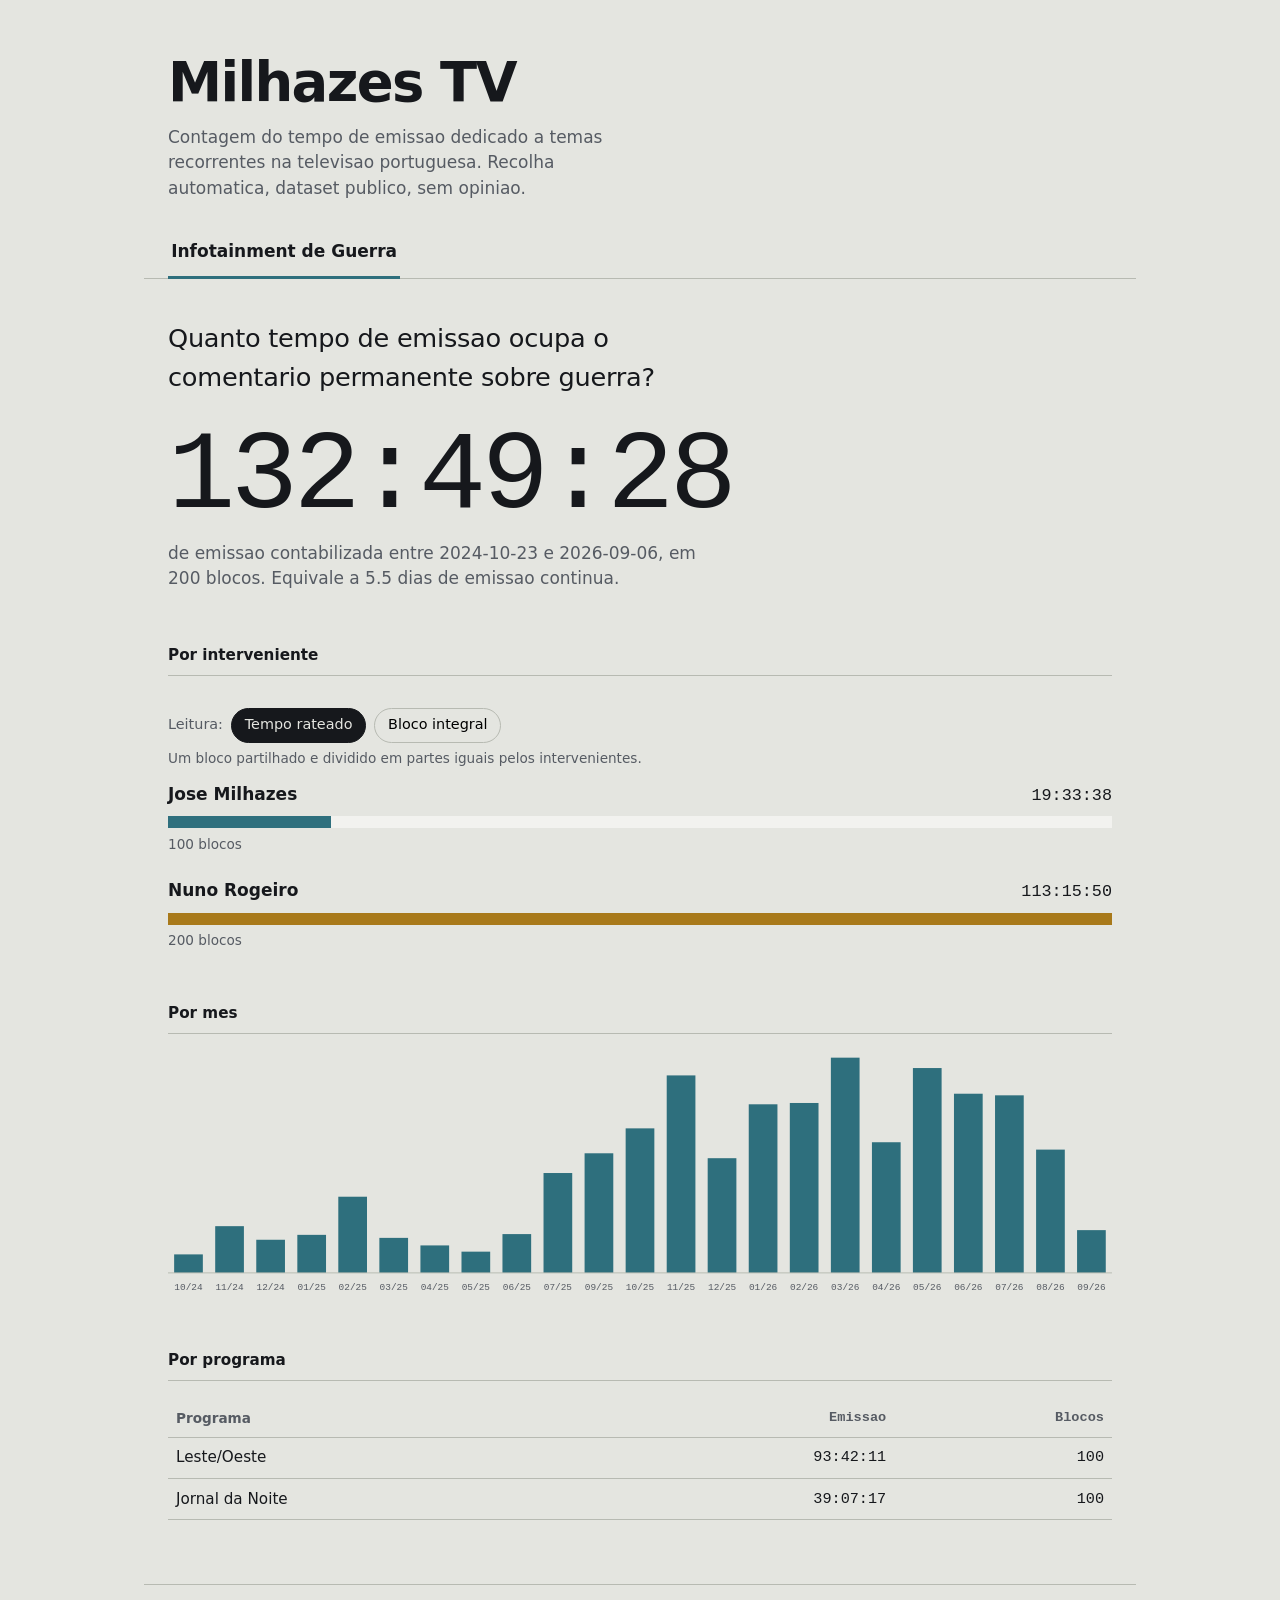
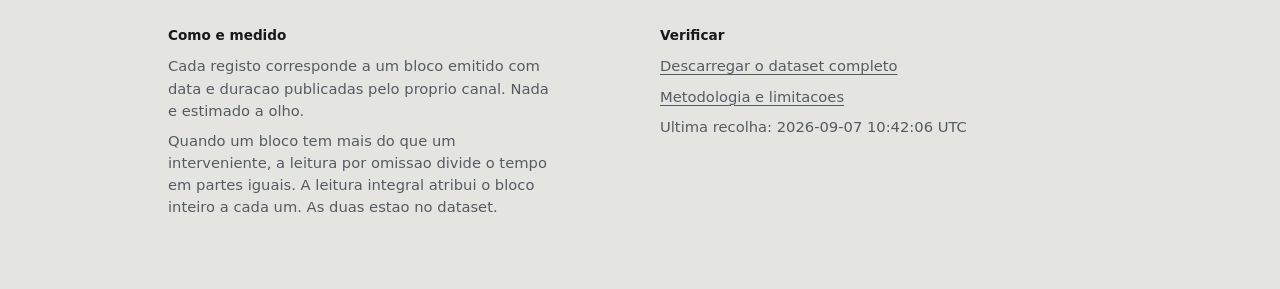
==== docs/index.html @ c7dda782 "corrige link da metodologia" ====
<!doctype html>
<html lang="pt">
<head>
<meta charset="utf-8">
<meta name="viewport" content="width=device-width, initial-scale=1">
<title>Milhazes TV</title>
<meta name="description" content="Contagem publica e auditavel do tempo de emissao dedicado a temas recorrentes na televisao portuguesa.">
<meta name="robots" content="index, follow">
<link rel="stylesheet" href="style.css">
</head>
<body>

<header class="masthead">
  <h1>Milhazes TV</h1>
  <p class="standfirst">Contagem do tempo de emissao dedicado a temas recorrentes na televisao portuguesa. Recolha automatica, dataset publico, sem opiniao.</p>
</header>

<nav class="topics" id="topics" aria-label="Temas"></nav>

<main id="panel" aria-live="polite">
  <p class="loading">A carregar os dados.</p>
</main>

<footer class="colofon">
  <div class="colofon-block">
    <h2>Como e medido</h2>
    <p>Cada registo corresponde a um bloco emitido com data e duracao publicadas pelo proprio canal. Nada e estimado a olho.</p>
    <p>Quando um bloco tem mais do que um interveniente, a leitura por omissao divide o tempo em partes iguais. A leitura integral atribui o bloco inteiro a cada um. As duas estao no dataset.</p>
  </div>
  <div class="colofon-block">
    <h2>Verificar</h2>
    <p><a href="data/appearances.json" download>Descarregar o dataset completo</a></p>
    <p><a href="methodology.html">Metodologia e limitacoes</a></p>
    <p id="generated"></p>
  </div>
</footer>

<script src="app.js"></script>
</body>
</html>
---- docs/style.css ----
/* Sem tipos de letra externos, sem CDN, sem analytics.
   O site nao faz um unico pedido a terceiros: quem o visita nao fica
   registado em lado nenhum. Tambem e por isso que nao ha bibliotecas
   de graficos, os graficos sao SVG gerado a mao. */

:root {
  --ink: #16181c;
  --ink-soft: #565b63;
  --paper: #e4e5e0;
  --panel: #f2f2ef;
  --rule: #b7bab2;
  --bar-1: #2e6f7d;
  --bar-2: #a8791a;
  --bar-3: #6d5591;
  --bar-4: #4a7346;
  --sans: ui-sans-serif, system-ui, "Segoe UI", Roboto, Helvetica, Arial, sans-serif;
  --mono: ui-monospace, "SF Mono", SFMono-Regular, Menlo, Consolas, monospace;
}

* { box-sizing: border-box; }

body {
  margin: 0;
  background: var(--paper);
  color: var(--ink);
  font-family: var(--sans);
  font-size: 17px;
  line-height: 1.5;
  -webkit-font-smoothing: antialiased;
}

a { color: inherit; text-decoration-thickness: 1px; text-underline-offset: 3px; }
a:focus-visible, button:focus-visible { outline: 2px solid var(--ink); outline-offset: 3px; }

.masthead {
  max-width: 62rem;
  margin: 0 auto;
  padding: 3.5rem 1.5rem 1.75rem;
}

.masthead h1 {
  margin: 0;
  font-size: clamp(2.1rem, 6vw, 3.4rem);
  font-weight: 700;
  letter-spacing: -0.03em;
  line-height: 1;
}

.standfirst {
  margin: 0.9rem 0 0;
  max-width: 44ch;
  color: var(--ink-soft);
}

/* Barras do padrao de teste como marcador de tema, nao como decoracao:
   cada tema recebe uma cor e mantem-na em todo o site. */
.topics {
  max-width: 62rem;
  margin: 0 auto;
  padding: 0 1.5rem;
  display: flex;
  flex-wrap: wrap;
  gap: 0.5rem;
  border-bottom: 1px solid var(--rule);
}

.topic-tab {
  appearance: none;
  border: 0;
  background: none;
  font: inherit;
  padding: 0.6rem 0.2rem 0.75rem;
  margin-right: 1.25rem;
  color: var(--ink-soft);
  cursor: pointer;
  border-bottom: 3px solid transparent;
  margin-bottom: -1px;
}

.topic-tab[aria-selected="true"] {
  color: var(--ink);
  font-weight: 600;
  border-bottom-color: var(--bar-1);
}

main {
  max-width: 62rem;
  margin: 0 auto;
  padding: 2.5rem 1.5rem 4rem;
}

.question {
  font-size: clamp(1.25rem, 3vw, 1.6rem);
  max-width: 32ch;
  margin: 0 0 2rem;
  letter-spacing: -0.01em;
}

.hero-figure {
  font-family: var(--mono);
  font-size: clamp(3rem, 13vw, 7rem);
  line-height: 0.9;
  letter-spacing: -0.04em;
  font-variant-numeric: tabular-nums;
  margin: 0;
}

.hero-caption {
  margin: 0.75rem 0 0;
  color: var(--ink-soft);
  max-width: 52ch;
}

.readings {
  margin: 2rem 0 0;
  display: flex;
  gap: 0.5rem;
  align-items: center;
  flex-wrap: wrap;
}

.readings span { color: var(--ink-soft); font-size: 0.9rem; }

.reading-btn {
  appearance: none;
  font: inherit;
  font-size: 0.9rem;
  padding: 0.35rem 0.8rem;
  background: transparent;
  border: 1px solid var(--rule);
  border-radius: 999px;
  cursor: pointer;
}

.reading-btn[aria-pressed="true"] { background: var(--ink); color: var(--paper); border-color: var(--ink); }

section { margin-top: 3.25rem; }

section h2 {
  font-size: 0.95rem;
  font-weight: 600;
  margin: 0 0 1.1rem;
  padding-bottom: 0.5rem;
  border-bottom: 1px solid var(--rule);
}

.subject { margin-bottom: 1.5rem; }

.subject-head {
  display: flex;
  justify-content: space-between;
  align-items: baseline;
  gap: 1rem;
}

.subject-name { font-weight: 600; }

.subject-time {
  font-family: var(--mono);
  font-variant-numeric: tabular-nums;
  font-size: 1.05rem;
}

.subject-track { height: 12px; background: var(--panel); margin-top: 0.5rem; }
.subject-fill { height: 100%; display: block; }
.subject-meta { color: var(--ink-soft); font-size: 0.85rem; margin-top: 0.35rem; }

.chart { width: 100%; height: auto; display: block; }
.chart rect { fill: var(--bar-1); }
.chart .axis { fill: var(--ink-soft); font-size: 10px; font-family: var(--mono); }
.chart .baseline { stroke: var(--rule); stroke-width: 1; }

table { width: 100%; border-collapse: collapse; font-size: 0.95rem; }
th, td { text-align: left; padding: 0.55rem 0.5rem; border-bottom: 1px solid var(--rule); }
th { font-weight: 600; color: var(--ink-soft); font-size: 0.85rem; }
td.num, th.num { text-align: right; font-family: var(--mono); font-variant-numeric: tabular-nums; }

.empty {
  padding: 2rem;
  background: var(--panel);
  max-width: 46ch;
}
.empty h2 { border: 0; font-size: 1.05rem; }
.empty code { font-family: var(--mono); font-size: 0.9em; }

.loading { color: var(--ink-soft); }

.colofon {
  border-top: 1px solid var(--rule);
  max-width: 62rem;
  margin: 0 auto;
  padding: 2.5rem 1.5rem 4rem;
  display: grid;
  gap: 2.5rem;
  grid-template-columns: repeat(auto-fit, minmax(17rem, 1fr));
  font-size: 0.92rem;
  color: var(--ink-soft);
}

.colofon h2 { font-size: 0.85rem; color: var(--ink); margin: 0 0 0.6rem; }
.colofon p { margin: 0 0 0.5rem; max-width: 42ch; }

@media (prefers-reduced-motion: reduce) {
  * { transition: none !important; animation: none !important; }
}
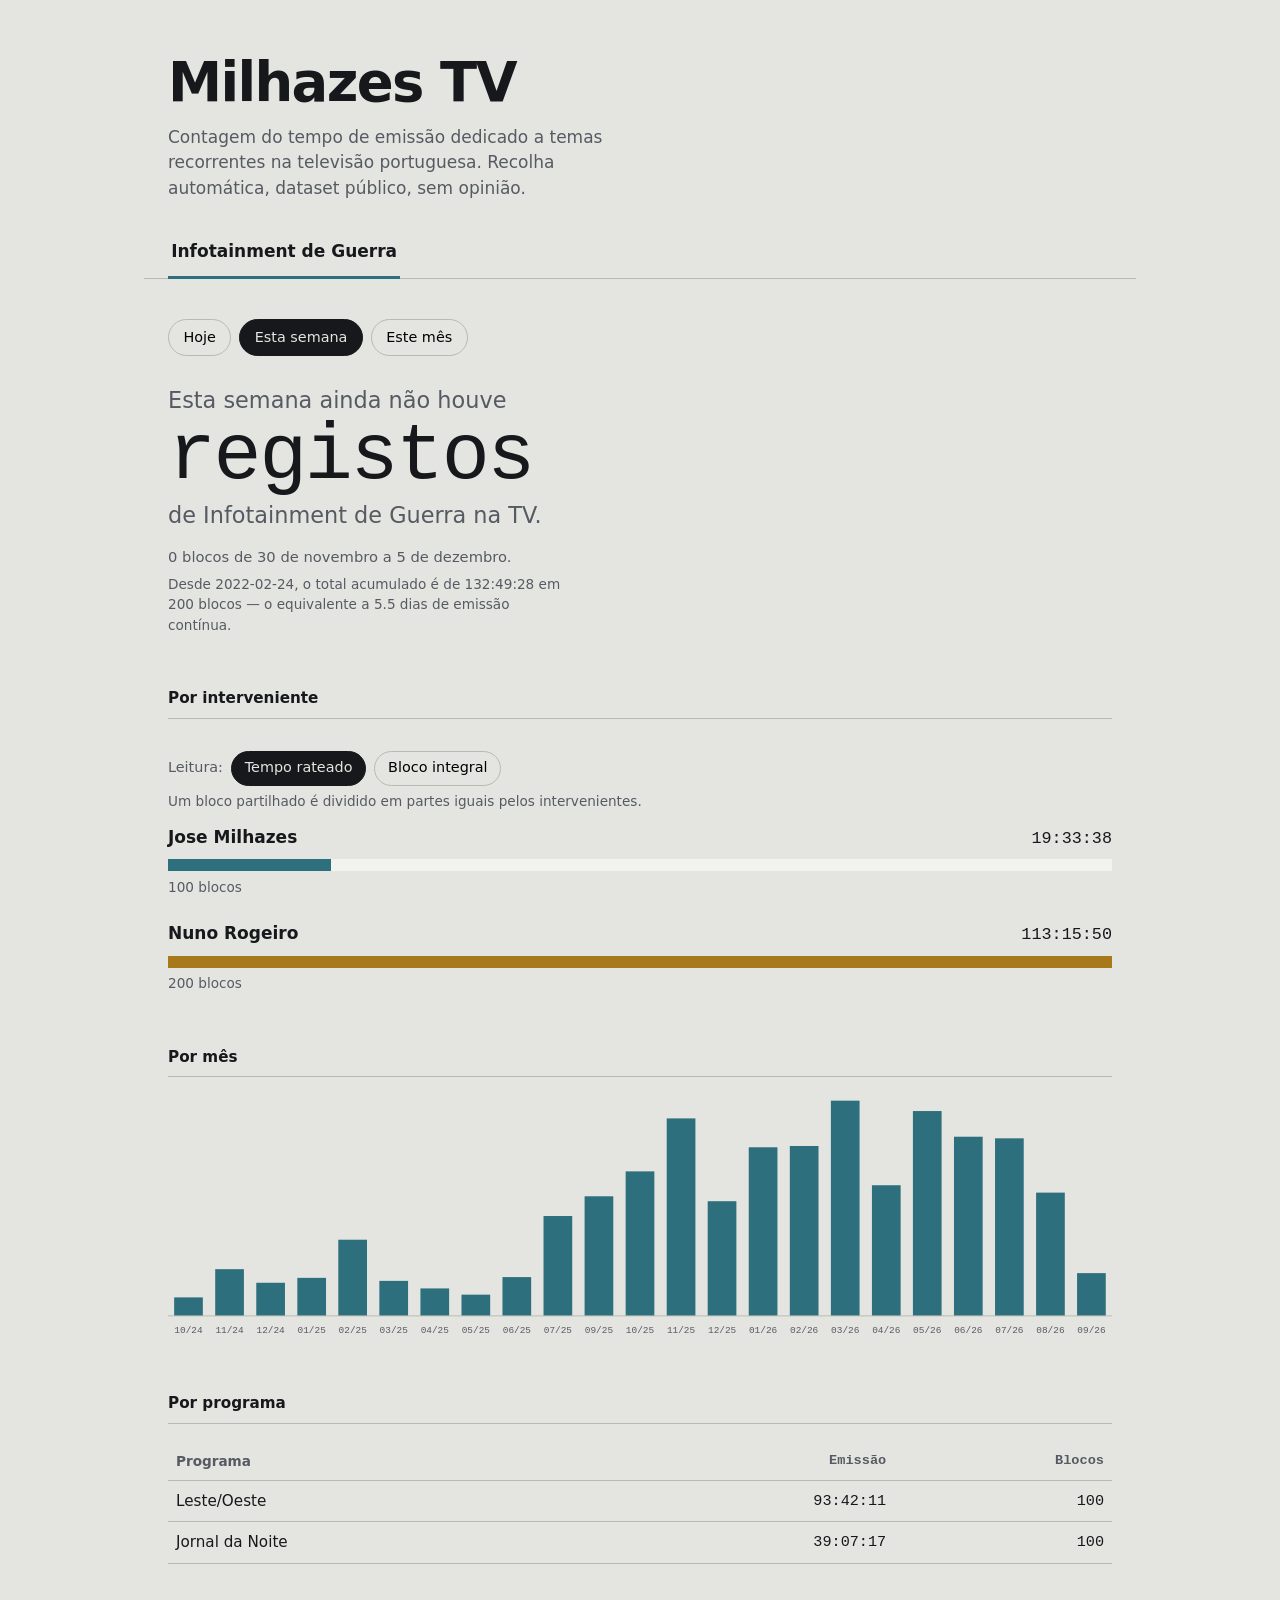
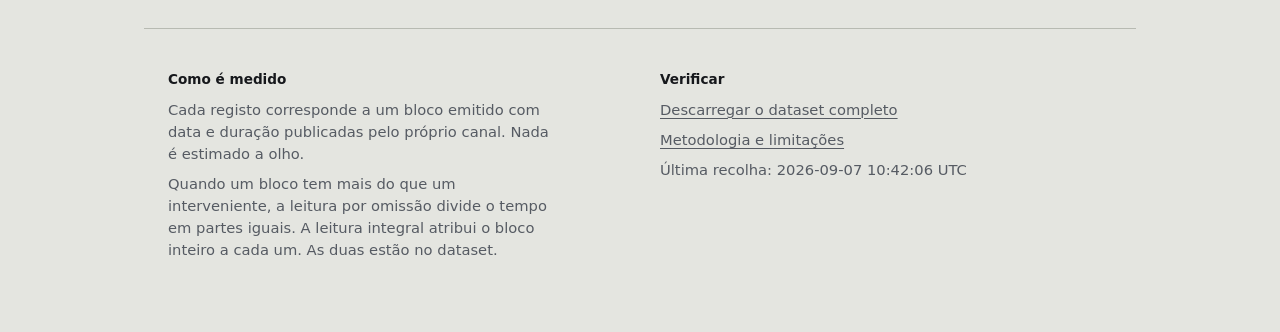
==== commit e698ffd7: "cabecalho por periodo (dia/semana/mes) e acentuacao pt-pt" ====
--- a/docs/index.html
+++ b/docs/index.html
@@ -1,10 +1,10 @@
 <!doctype html>
-<html lang="pt">
+<html lang="pt-PT">
 <head>
 <meta charset="utf-8">
 <meta name="viewport" content="width=device-width, initial-scale=1">
 <title>Milhazes TV</title>
-<meta name="description" content="Contagem publica e auditavel do tempo de emissao dedicado a temas recorrentes na televisao portuguesa.">
+<meta name="description" content="Contagem pública e auditável do tempo de emissão dedicado a temas recorrentes na televisão portuguesa.">
 <meta name="robots" content="index, follow">
 <link rel="stylesheet" href="style.css">
 </head>
@@ -12,7 +12,7 @@
 
 <header class="masthead">
   <h1>Milhazes TV</h1>
-  <p class="standfirst">Contagem do tempo de emissao dedicado a temas recorrentes na televisao portuguesa. Recolha automatica, dataset publico, sem opiniao.</p>
+  <p class="standfirst">Contagem do tempo de emissão dedicado a temas recorrentes na televisão portuguesa. Recolha automática, dataset público, sem opinião.</p>
 </header>
 
 <nav class="topics" id="topics" aria-label="Temas"></nav>
@@ -23,14 +23,14 @@
 
 <footer class="colofon">
   <div class="colofon-block">
-    <h2>Como e medido</h2>
-    <p>Cada registo corresponde a um bloco emitido com data e duracao publicadas pelo proprio canal. Nada e estimado a olho.</p>
-    <p>Quando um bloco tem mais do que um interveniente, a leitura por omissao divide o tempo em partes iguais. A leitura integral atribui o bloco inteiro a cada um. As duas estao no dataset.</p>
+    <h2>Como é medido</h2>
+    <p>Cada registo corresponde a um bloco emitido com data e duração publicadas pelo próprio canal. Nada é estimado a olho.</p>
+    <p>Quando um bloco tem mais do que um interveniente, a leitura por omissão divide o tempo em partes iguais. A leitura integral atribui o bloco inteiro a cada um. As duas estão no dataset.</p>
   </div>
   <div class="colofon-block">
     <h2>Verificar</h2>
     <p><a href="data/appearances.json" download>Descarregar o dataset completo</a></p>
-    <p><a href="methodology.html">Metodologia e limitacoes</a></p>
+    <p><a href="methodology.html">Metodologia e limitações</a></p>
     <p id="generated"></p>
   </div>
 </footer>
--- a/docs/style.css
+++ b/docs/style.css
@@ -89,26 +89,57 @@
   padding: 2.5rem 1.5rem 4rem;
 }
 
-.question {
-  font-size: clamp(1.25rem, 3vw, 1.6rem);
-  max-width: 32ch;
-  margin: 0 0 2rem;
-  letter-spacing: -0.01em;
+.period-selector {
+  display: flex;
+  gap: 0.5rem;
+  margin-bottom: 1.75rem;
+}
+
+.period-btn {
+  appearance: none;
+  font: inherit;
+  font-size: 0.9rem;
+  padding: 0.4rem 0.9rem;
+  background: transparent;
+  border: 1px solid var(--rule);
+  border-radius: 999px;
+  cursor: pointer;
+}
+
+.period-btn[aria-selected="true"] { background: var(--ink); color: var(--paper); border-color: var(--ink); }
+
+.hero-lead {
+  margin: 0;
+  font-size: clamp(1.1rem, 3vw, 1.4rem);
+  color: var(--ink-soft);
+}
+
+.hero-tail {
+  margin: 0.25rem 0 0;
+  font-size: clamp(1.1rem, 3vw, 1.4rem);
+  color: var(--ink-soft);
+}
+
+.hero-caption {
+  margin: 0.85rem 0 0;
+  color: var(--ink-soft);
+  font-size: 0.92rem;
+}
+
+.hero-cumulative {
+  margin: 0.35rem 0 0 0;
+  color: var(--ink-soft);
+  font-size: 0.85rem;
+  max-width: 46ch;
 }
 
 .hero-figure {
   font-family: var(--mono);
-  font-size: clamp(3rem, 13vw, 7rem);
-  line-height: 0.9;
-  letter-spacing: -0.04em;
+  font-size: clamp(2.6rem, 10vw, 5rem);
+  line-height: 0.95;
+  letter-spacing: -0.03em;
   font-variant-numeric: tabular-nums;
-  margin: 0;
-}
-
-.hero-caption {
-  margin: 0.75rem 0 0;
-  color: var(--ink-soft);
-  max-width: 52ch;
+  margin: 0.1rem 0 0;
 }
 
 .readings {
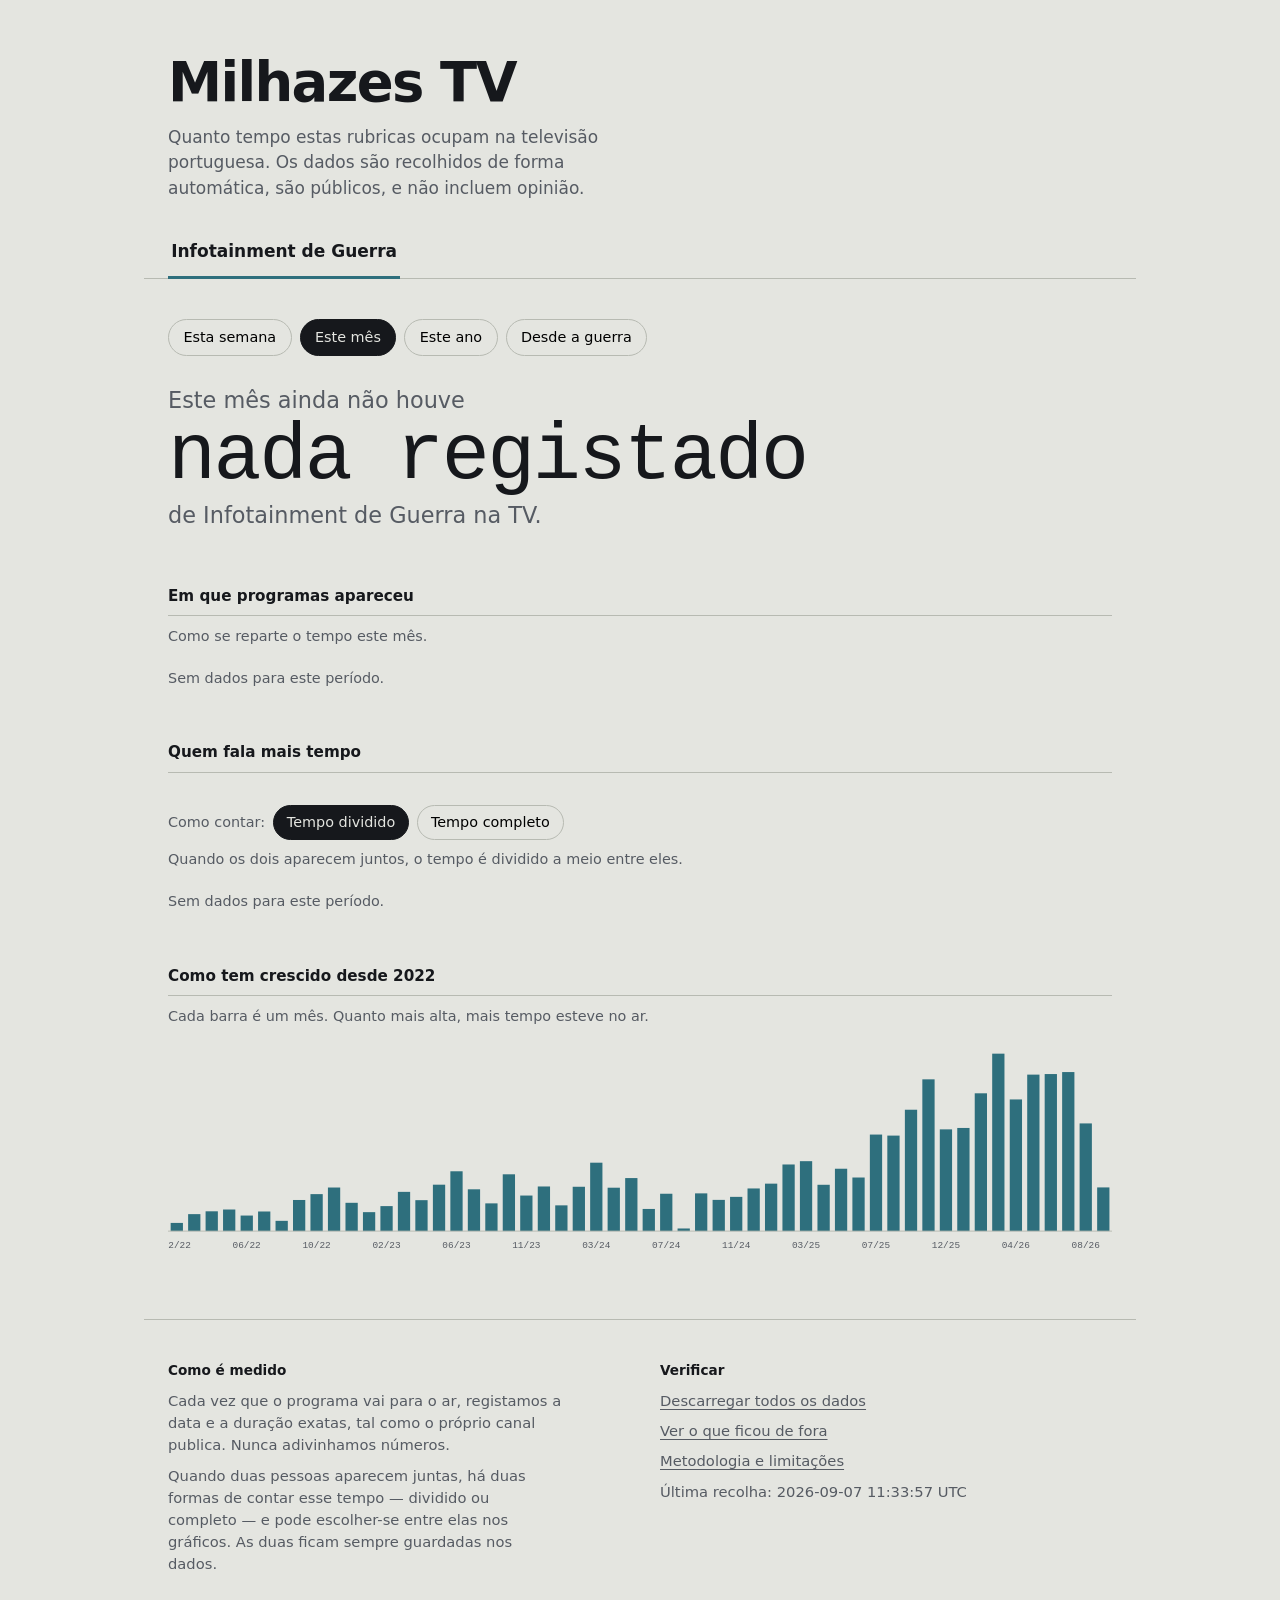
==== commit 699cd6ff: "redesign: linguagem simples, novos periodos, graficos circulares, metodologia com matematica formal" ====
--- a/docs/index.html
+++ b/docs/index.html
@@ -4,7 +4,7 @@
 <meta charset="utf-8">
 <meta name="viewport" content="width=device-width, initial-scale=1">
 <title>Milhazes TV</title>
-<meta name="description" content="Contagem pública e auditável do tempo de emissão dedicado a temas recorrentes na televisão portuguesa.">
+<meta name="description" content="Quanto tempo estas rubricas ocupam na televisão portuguesa — dados públicos, recolhidos de forma automática.">
 <meta name="robots" content="index, follow">
 <link rel="stylesheet" href="style.css">
 </head>
@@ -12,7 +12,7 @@
 
 <header class="masthead">
   <h1>Milhazes TV</h1>
-  <p class="standfirst">Contagem do tempo de emissão dedicado a temas recorrentes na televisão portuguesa. Recolha automática, dataset público, sem opinião.</p>
+  <p class="standfirst">Quanto tempo estas rubricas ocupam na televisão portuguesa. Os dados são recolhidos de forma automática, são públicos, e não incluem opinião.</p>
 </header>
 
 <nav class="topics" id="topics" aria-label="Temas"></nav>
@@ -24,12 +24,13 @@
 <footer class="colofon">
   <div class="colofon-block">
     <h2>Como é medido</h2>
-    <p>Cada registo corresponde a um bloco emitido com data e duração publicadas pelo próprio canal. Nada é estimado a olho.</p>
-    <p>Quando um bloco tem mais do que um interveniente, a leitura por omissão divide o tempo em partes iguais. A leitura integral atribui o bloco inteiro a cada um. As duas estão no dataset.</p>
+    <p>Cada vez que o programa vai para o ar, registamos a data e a duração exatas, tal como o próprio canal publica. Nunca adivinhamos números.</p>
+    <p>Quando duas pessoas aparecem juntas, há duas formas de contar esse tempo — dividido ou completo — e pode escolher-se entre elas nos gráficos. As duas ficam sempre guardadas nos dados.</p>
   </div>
   <div class="colofon-block">
     <h2>Verificar</h2>
-    <p><a href="data/appearances.json" download>Descarregar o dataset completo</a></p>
+    <p><a href="data/appearances.json" download>Descarregar todos os dados</a></p>
+    <p><a href="data/quarantine.json" download>Ver o que ficou de fora</a></p>
     <p><a href="methodology.html">Metodologia e limitações</a></p>
     <p id="generated"></p>
   </div>
--- a/docs/style.css
+++ b/docs/style.css
@@ -13,6 +13,7 @@
   --bar-2: #a8791a;
   --bar-3: #6d5591;
   --bar-4: #4a7346;
+  --bar-5: #9c4f4f;
   --sans: ui-sans-serif, system-ui, "Segoe UI", Roboto, Helvetica, Arial, sans-serif;
   --mono: ui-monospace, "SF Mono", SFMono-Regular, Menlo, Consolas, monospace;
 }
@@ -91,6 +92,7 @@
 
 .period-selector {
   display: flex;
+  flex-wrap: wrap;
   gap: 0.5rem;
   margin-bottom: 1.75rem;
 }
@@ -126,13 +128,6 @@
   font-size: 0.92rem;
 }
 
-.hero-cumulative {
-  margin: 0.35rem 0 0 0;
-  color: var(--ink-soft);
-  font-size: 0.85rem;
-  max-width: 46ch;
-}
-
 .hero-figure {
   font-family: var(--mono);
   font-size: clamp(2.6rem, 10vw, 5rem);
@@ -170,41 +165,64 @@
 section h2 {
   font-size: 0.95rem;
   font-weight: 600;
-  margin: 0 0 1.1rem;
+  margin: 0 0 0.5rem;
   padding-bottom: 0.5rem;
   border-bottom: 1px solid var(--rule);
 }
 
-.subject { margin-bottom: 1.5rem; }
-
-.subject-head {
-  display: flex;
-  justify-content: space-between;
+.section-caption {
+  color: var(--ink-soft);
+  font-size: 0.9rem;
+  margin: 0.6rem 0 1.25rem;
+}
+
+/* Grafico circular: SVG a esquerda, legenda de texto a direita (ou por
+   baixo, em ecras estreitos). A legenda carrega toda a informacao que
+   antes estava nas barras — nome, duracao, quantas vezes — o grafico
+   sozinho nunca e a unica fonte da informacao. */
+.pie-wrap {
+  display: flex;
+  flex-wrap: wrap;
+  align-items: center;
+  gap: 1.75rem;
+}
+
+.pie-svg { width: 11rem; flex-shrink: 0; }
+svg.pie { width: 100%; height: auto; display: block; }
+svg.pie path, svg.pie circle { stroke: var(--paper); stroke-width: 2; }
+
+.pie-legend {
+  list-style: none;
+  margin: 0;
+  padding: 0;
+  flex: 1;
+  min-width: 14rem;
+}
+
+.pie-legend li {
+  display: flex;
   align-items: baseline;
-  gap: 1rem;
-}
-
-.subject-name { font-weight: 600; }
-
-.subject-time {
-  font-family: var(--mono);
-  font-variant-numeric: tabular-nums;
-  font-size: 1.05rem;
-}
-
-.subject-track { height: 12px; background: var(--panel); margin-top: 0.5rem; }
-.subject-fill { height: 100%; display: block; }
-.subject-meta { color: var(--ink-soft); font-size: 0.85rem; margin-top: 0.35rem; }
+  gap: 0.6rem;
+  padding: 0.4rem 0;
+  border-bottom: 1px solid var(--rule);
+}
+
+.pie-legend li:last-child { border-bottom: 0; }
+
+.pie-dot {
+  width: 0.7rem;
+  height: 0.7rem;
+  border-radius: 50%;
+  flex-shrink: 0;
+}
+
+.pie-legend-label { font-weight: 600; }
+.pie-legend-value { color: var(--ink-soft); font-size: 0.9rem; margin-left: auto; text-align: right; }
 
 .chart { width: 100%; height: auto; display: block; }
 .chart rect { fill: var(--bar-1); }
 .chart .axis { fill: var(--ink-soft); font-size: 10px; font-family: var(--mono); }
 .chart .baseline { stroke: var(--rule); stroke-width: 1; }
-
-table { width: 100%; border-collapse: collapse; font-size: 0.95rem; }
-th, td { text-align: left; padding: 0.55rem 0.5rem; border-bottom: 1px solid var(--rule); }
-th { font-weight: 600; color: var(--ink-soft); font-size: 0.85rem; }
-td.num, th.num { text-align: right; font-family: var(--mono); font-variant-numeric: tabular-nums; }
 
 .empty {
   padding: 2rem;
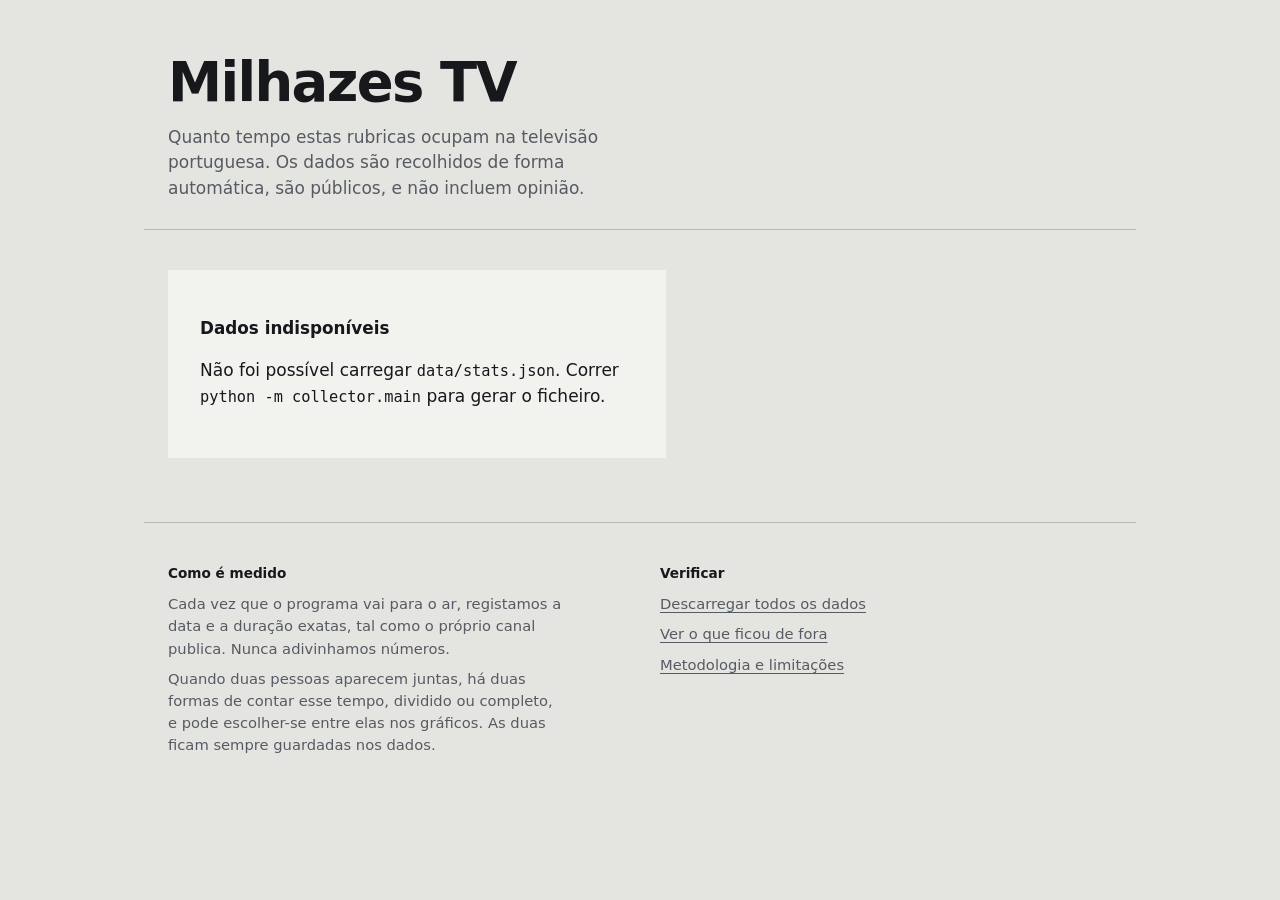
==== commit e8094d78: "corrige elenco por segmento, data de emissao e leituras de tempo Tres correcoes que alteram numeros " ====
--- a/docs/index.html
+++ b/docs/index.html
@@ -4,7 +4,7 @@
 <meta charset="utf-8">
 <meta name="viewport" content="width=device-width, initial-scale=1">
 <title>Milhazes TV</title>
-<meta name="description" content="Quanto tempo estas rubricas ocupam na televisão portuguesa — dados públicos, recolhidos de forma automática.">
+<meta name="description" content="Quanto tempo estas rubricas ocupam na televisão portuguesa. Dados públicos, recolhidos de forma automática.">
 <meta name="robots" content="index, follow">
 <link rel="stylesheet" href="style.css">
 </head>
@@ -25,7 +25,7 @@
   <div class="colofon-block">
     <h2>Como é medido</h2>
     <p>Cada vez que o programa vai para o ar, registamos a data e a duração exatas, tal como o próprio canal publica. Nunca adivinhamos números.</p>
-    <p>Quando duas pessoas aparecem juntas, há duas formas de contar esse tempo — dividido ou completo — e pode escolher-se entre elas nos gráficos. As duas ficam sempre guardadas nos dados.</p>
+    <p>Quando duas pessoas aparecem juntas, há duas formas de contar esse tempo, dividido ou completo, e pode escolher-se entre elas nos gráficos. As duas ficam sempre guardadas nos dados.</p>
   </div>
   <div class="colofon-block">
     <h2>Verificar</h2>
--- a/docs/style.css
+++ b/docs/style.css
@@ -178,7 +178,7 @@
 
 /* Grafico circular: SVG a esquerda, legenda de texto a direita (ou por
    baixo, em ecras estreitos). A legenda carrega toda a informacao que
-   antes estava nas barras — nome, duracao, quantas vezes — o grafico
+   antes estava nas barras (nome, duracao, quantas vezes): o grafico
    sozinho nunca e a unica fonte da informacao. */
 .pie-wrap {
   display: flex;
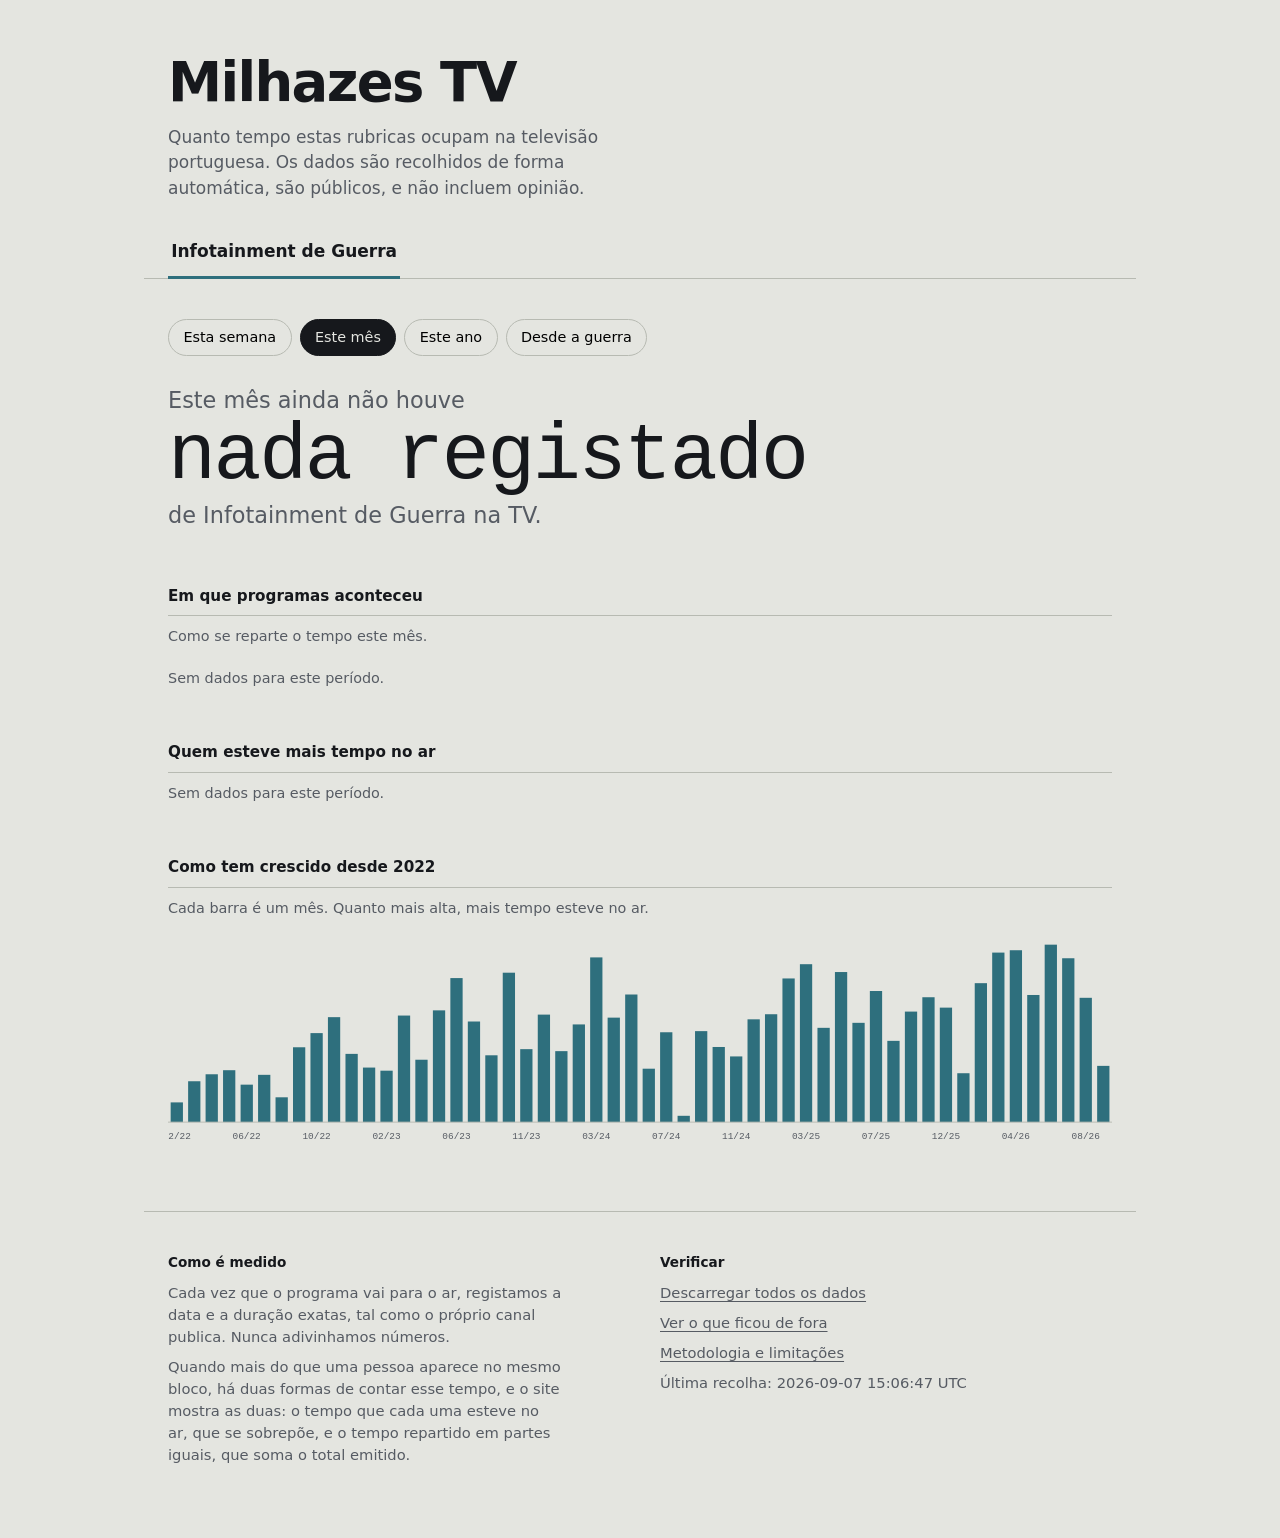
==== commit ccdb061a: "site: separa tempo no ar de tempo repartido" ====
--- a/docs/index.html
+++ b/docs/index.html
@@ -25,7 +25,7 @@
   <div class="colofon-block">
     <h2>Como é medido</h2>
     <p>Cada vez que o programa vai para o ar, registamos a data e a duração exatas, tal como o próprio canal publica. Nunca adivinhamos números.</p>
-    <p>Quando duas pessoas aparecem juntas, há duas formas de contar esse tempo, dividido ou completo, e pode escolher-se entre elas nos gráficos. As duas ficam sempre guardadas nos dados.</p>
+    <p>Quando mais do que uma pessoa aparece no mesmo bloco, há duas formas de contar esse tempo, e o site mostra as duas: o tempo que cada uma esteve no ar, que se sobrepõe, e o tempo repartido em partes iguais, que soma o total emitido.</p>
   </div>
   <div class="colofon-block">
     <h2>Verificar</h2>
--- a/docs/style.css
+++ b/docs/style.css
@@ -219,6 +219,61 @@
 .pie-legend-label { font-weight: 600; }
 .pie-legend-value { color: var(--ink-soft); font-size: 0.9rem; margin-left: auto; text-align: right; }
 
+/* Barras horizontais do tempo no ar. Medidas contra o tempo total de
+   emissao do periodo, nao umas contra as outras: e isso que torna
+   visivel que as barras se sobrepoem em vez de repartirem um todo. */
+.bars {
+  list-style: none;
+  margin: 0;
+  padding: 0;
+}
+
+.bars li {
+  display: grid;
+  grid-template-columns: minmax(7rem, auto) 1fr;
+  align-items: center;
+  column-gap: 0.9rem;
+  padding: 0.55rem 0;
+  border-bottom: 1px solid var(--rule);
+}
+
+.bars li:last-child { border-bottom: 0; }
+
+.bar-label { font-weight: 600; }
+
+.bar-track {
+  background: var(--panel);
+  height: 0.85rem;
+  border-radius: 2px;
+  overflow: hidden;
+}
+
+.bar-fill { display: block; height: 100%; }
+
+.bar-value {
+  grid-column: 2;
+  color: var(--ink-soft);
+  font-size: 0.9rem;
+  padding-top: 0.15rem;
+}
+
+@media (max-width: 30rem) {
+  .bars li { grid-template-columns: 1fr; row-gap: 0.3rem; }
+  .bar-value { grid-column: 1; }
+}
+
+.subhead {
+  font-size: 0.95rem;
+  font-weight: 600;
+  margin: 2.25rem 0 0;
+}
+
+.section-caption.example {
+  margin: 1rem 0 0;
+  padding-left: 0.9rem;
+  border-left: 2px solid var(--rule);
+}
+
 .chart { width: 100%; height: auto; display: block; }
 .chart rect { fill: var(--bar-1); }
 .chart .axis { fill: var(--ink-soft); font-size: 10px; font-family: var(--mono); }
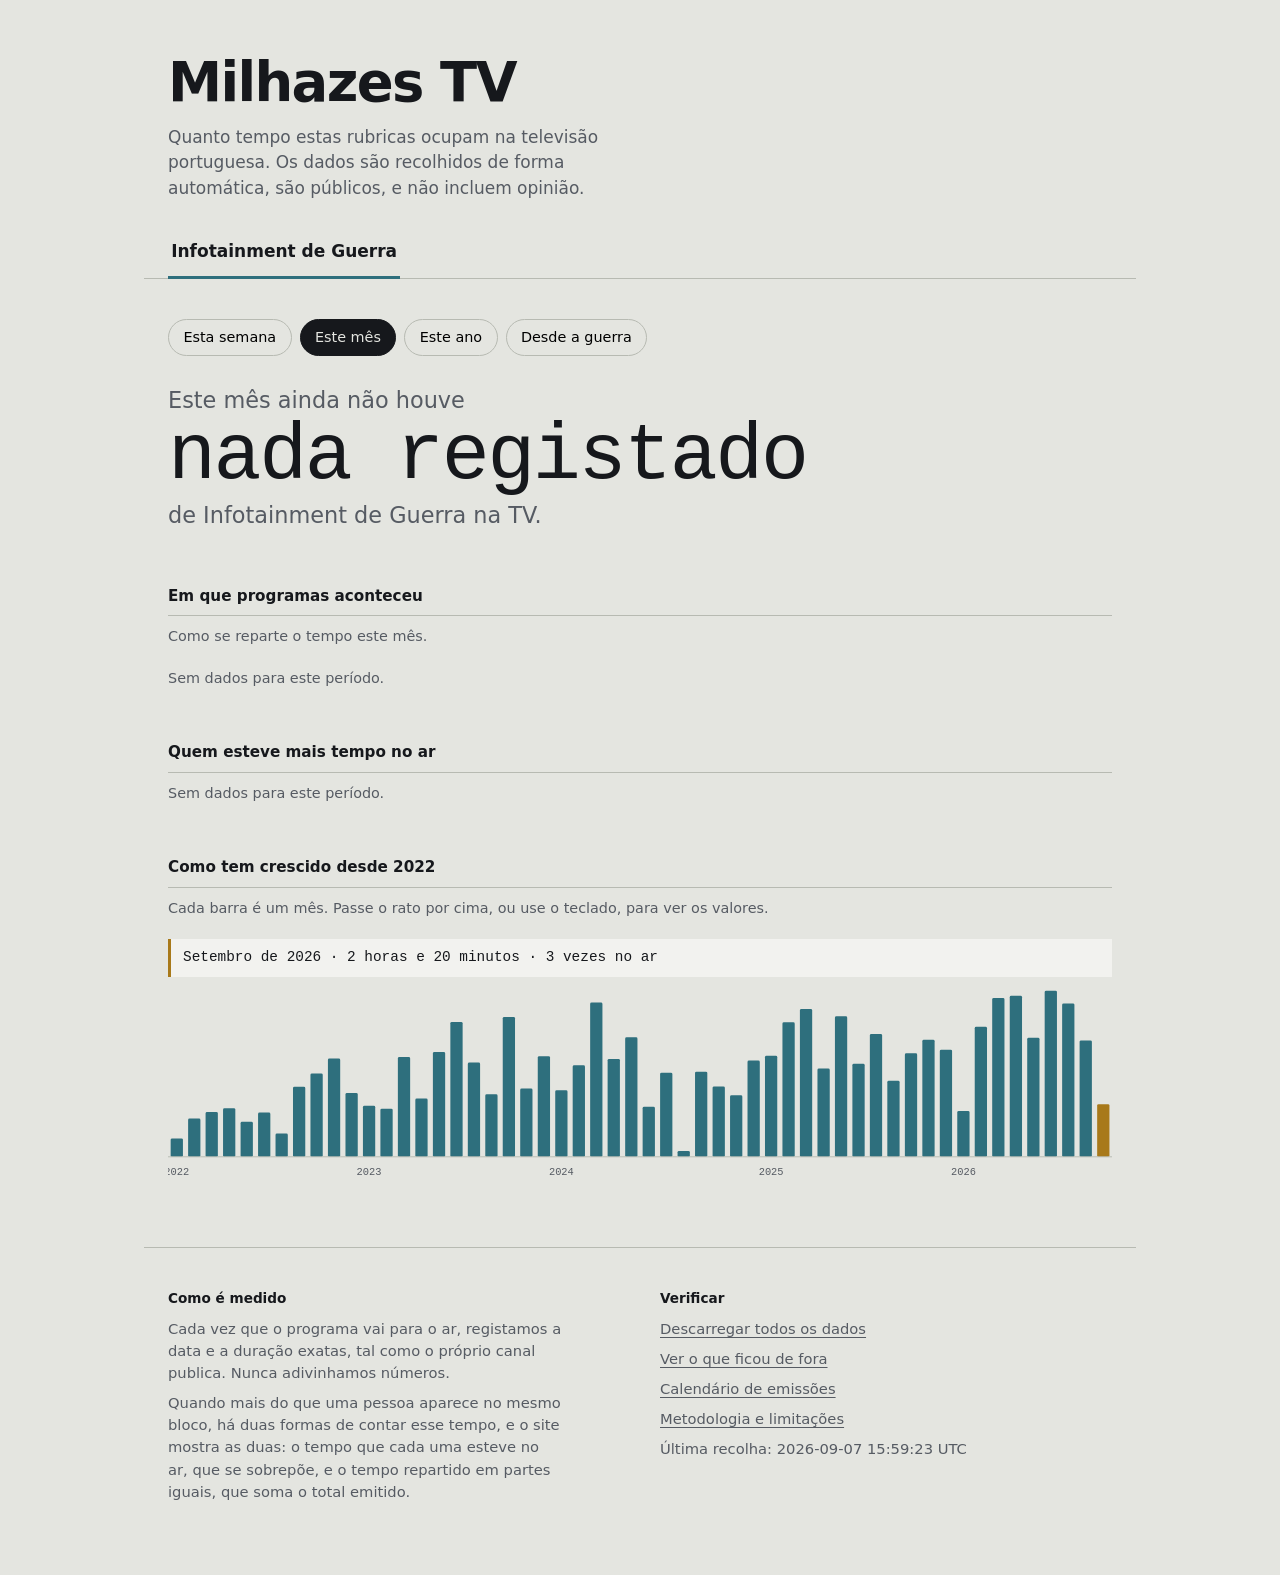
==== commit 440fbdea: "site: calendario de emissoes, leituras separadas e grafico com hover" ====
--- a/docs/index.html
+++ b/docs/index.html
@@ -31,11 +31,13 @@
     <h2>Verificar</h2>
     <p><a href="data/appearances.json" download>Descarregar todos os dados</a></p>
     <p><a href="data/quarantine.json" download>Ver o que ficou de fora</a></p>
+    <p><a href="calendario.html">Calendário de emissões</a></p>
     <p><a href="methodology.html">Metodologia e limitações</a></p>
     <p id="generated"></p>
   </div>
 </footer>
 
+<script src="common.js"></script>
 <script src="app.js"></script>
 </body>
 </html>
--- a/docs/style.css
+++ b/docs/style.css
@@ -274,10 +274,58 @@
   border-left: 2px solid var(--rule);
 }
 
+/* Grafico de evolucao. O tooltip nativo do SVG foi substituido pela
+   linha de leitura acima do grafico: aparece de imediato, e o mesmo
+   texto serve o rato e o teclado. */
 .chart { width: 100%; height: auto; display: block; }
-.chart rect { fill: var(--bar-1); }
-.chart .axis { fill: var(--ink-soft); font-size: 10px; font-family: var(--mono); }
+.chart .bar { fill: var(--bar-1); }
+.chart .axis { fill: var(--ink-soft); font-size: 11px; font-family: var(--mono); }
 .chart .baseline { stroke: var(--rule); stroke-width: 1; }
+
+.chart g.month { cursor: pointer; }
+.chart g.month:focus { outline: none; }
+.chart g.month:hover .bar,
+.chart g.month:focus-visible .bar,
+.chart g.month.is-active .bar { fill: var(--bar-2); }
+.chart g.month:focus-visible .hit { stroke: var(--ink); stroke-width: 2; }
+
+.chart-readout {
+  font-family: var(--mono);
+  font-size: 0.9rem;
+  font-variant-numeric: tabular-nums;
+  color: var(--ink);
+  background: var(--panel);
+  padding: 0.5rem 0.75rem;
+  margin: 0 0 0.5rem;
+  border-left: 3px solid var(--bar-2);
+  min-height: 1.5rem;
+}
+
+.chart-holder { touch-action: manipulation; }
+
+/* Calendario. Largura fixa em pixeis, com deslocamento horizontal em
+   ecras estreitos: encolher os quadrados ate caberem tornaria o padrao
+   semanal ilegivel, que e a unica razao para esta pagina existir. */
+.cal-holder {
+  overflow-x: auto;
+  padding-bottom: 0.5rem;
+}
+
+svg.cal { display: block; }
+.cal-axis { fill: var(--ink-soft); font-size: 9px; font-family: var(--mono); }
+.cal-empty { fill: var(--panel); }
+.cal-cell { stroke-width: 1.5; }
+.cal-day { cursor: pointer; }
+.cal-day:focus { outline: none; }
+.cal-day:hover .cal-cell,
+.cal-day:focus-visible .cal-cell,
+.cal-day.is-active .cal-cell { stroke: var(--ink); stroke-width: 1.5; }
+
+.breadcrumb {
+  margin: 0 0 0.75rem;
+  font-size: 0.9rem;
+  color: var(--ink-soft);
+}
 
 .empty {
   padding: 2rem;
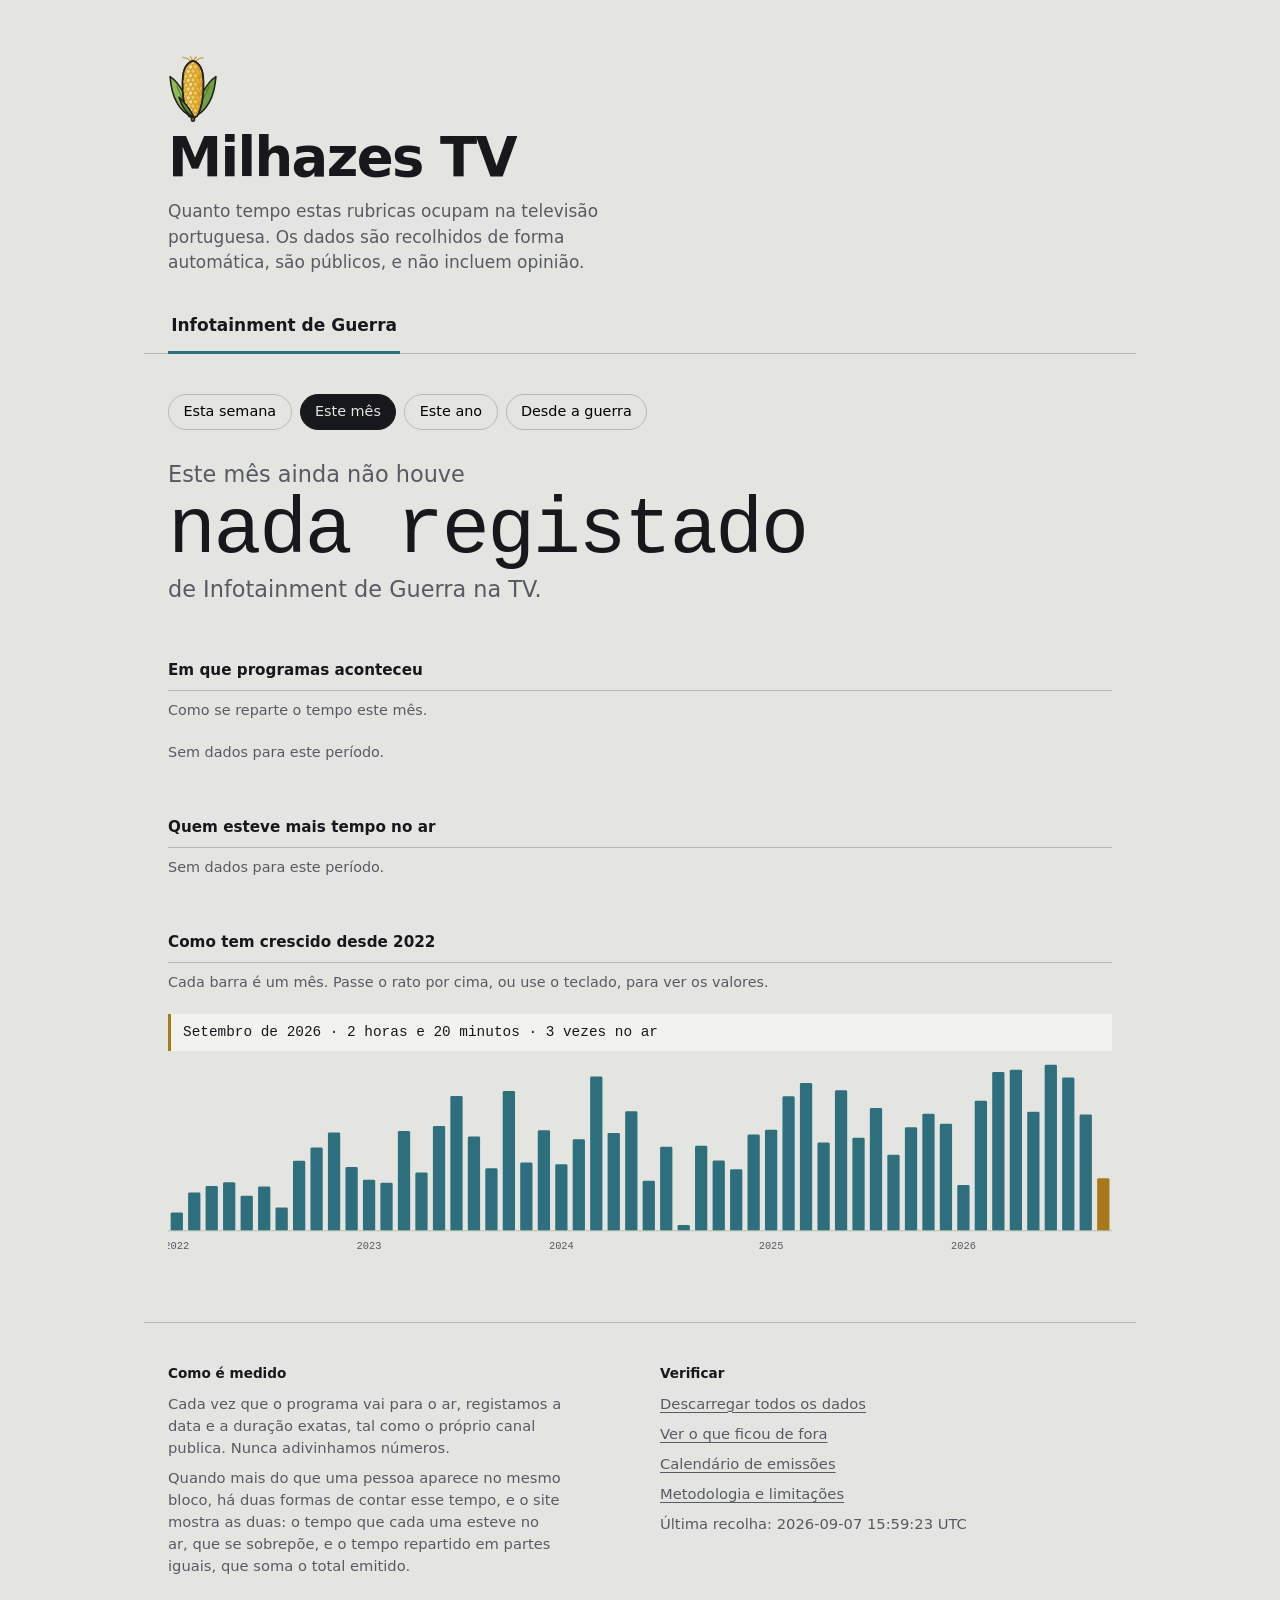
==== commit 637bc93f: "UI update" ====
--- a/docs/index.html
+++ b/docs/index.html
@@ -6,12 +6,63 @@
 <title>Milhazes TV</title>
 <meta name="description" content="Quanto tempo estas rubricas ocupam na televisão portuguesa. Dados públicos, recolhidos de forma automática.">
 <meta name="robots" content="index, follow">
+<link rel="icon" href="favicon.svg" type="image/svg+xml">
+<link rel="apple-touch-icon" href="apple-touch-icon.png">
+<link rel="preconnect" href="https://fonts.googleapis.com">
+<link rel="preconnect" href="https://fonts.gstatic.com" crossorigin>
+<link href="https://fonts.googleapis.com/css2?family=Work+Sans:wght@400;500;600;800&family=Space+Mono:wght@400;700&family=Caveat:wght@500;700&display=swap" rel="stylesheet">
 <link rel="stylesheet" href="style.css">
 </head>
 <body>
 
 <header class="masthead">
-  <h1>Milhazes TV</h1>
+  <div class="brand">
+    <span class="brand-mark" aria-hidden="true">
+      <svg viewBox="0 0 48 64" width="50" height="67" role="presentation">
+      <defs>
+        <clipPath id="mtv-cob"><path d="M24 4.5 C30.8 6.4 33.8 13.6 34 24.2 C34.2 36.6 32.4 50.2 27.7 57.8 C26 58.9 22 58.9 20.3 57.8 C15.6 50.2 13.8 36.6 14 24.2 C14.2 13.6 17.2 6.4 24 4.5 Z"></path></clipPath>
+      </defs>
+      <g stroke="#23211C" stroke-width="1.5" stroke-linejoin="round" stroke-linecap="round">
+        <path d="M22.8 58 C11.6 53.6 3.4 40.4 2 19.6 C6.4 22.4 10.6 27.6 14 33.6 C17.6 40 20.8 49 22.8 58 Z" fill="#8CBB57"></path>
+        <path d="M25.2 58 C36.4 53.6 44.6 40.4 46 19.6 C41.6 22.4 37.4 27.6 34 33.6 C30.4 40 27.2 49 25.2 58 Z" fill="#6FA043"></path>
+        <g stroke="#4C7330" stroke-width="0.9" fill="none">
+          <path d="M21.4 55.4 C17.6 48 12.8 38.6 8.2 28.4"></path>
+          <path d="M26.6 55.4 C30.4 48 35.2 38.6 39.8 28.4"></path>
+        </g>
+        <g stroke="#C9A24B" stroke-width="1.3" fill="none">
+          <path d="M22.6 5.6 C19.6 2.6 17 1.4 14.4 1.2"></path>
+          <path d="M23.6 4.8 C22.8 2.2 22.2 1.2 21.4 0.6"></path>
+          <path d="M24.6 4.8 C25.4 2.2 26.2 1.2 27.2 0.8"></path>
+          <path d="M25.6 5.6 C28.6 2.6 31.2 1.6 33.6 1.6"></path>
+        </g>
+        <path d="M22.6 58 L25.4 58 L25.4 61.4 C25.4 62.7 22.6 62.7 22.6 61.4 Z" fill="#8A7A3E"></path>
+        <path d="M24 4.5 C30.8 6.4 33.8 13.6 34 24.2 C34.2 36.6 32.4 50.2 27.7 57.8 C26 58.9 22 58.9 20.3 57.8 C15.6 50.2 13.8 36.6 14 24.2 C14.2 13.6 17.2 6.4 24 4.5 Z" fill="#F3C34C"></path>
+      </g>
+      <g clip-path="url(#mtv-cob)">
+        <g stroke="#B0801E" stroke-width="0.55">
+          <rect x="13.50" y="5.76" width="3.00" height="3.9" rx="1.7" fill="#F8CB55"></rect><rect x="17.62" y="4.44" width="3.75" height="3.9" rx="1.7" fill="#FFDE8E"></rect><rect x="22.00" y="4.00" width="4.00" height="3.9" rx="1.7" fill="#F8CB55"></rect><rect x="26.62" y="4.44" width="3.75" height="3.9" rx="1.7" fill="#EFB63C"></rect><rect x="31.50" y="5.76" width="3.00" height="3.9" rx="1.7" fill="#DDA02B"></rect>
+          <rect x="11.53" y="10.96" width="2.44" height="3.9" rx="1.7" fill="#F8CB55"></rect><rect x="15.53" y="9.19" width="3.44" height="3.9" rx="1.7" fill="#F8CB55"></rect><rect x="19.78" y="8.31" width="3.94" height="3.9" rx="1.7" fill="#FFDE8E"></rect><rect x="24.28" y="8.31" width="3.94" height="3.9" rx="1.7" fill="#F8CB55"></rect><rect x="29.03" y="9.19" width="3.44" height="3.9" rx="1.7" fill="#DDA02B"></rect><rect x="34.03" y="10.96" width="2.44" height="3.9" rx="1.7" fill="#C8871F"></rect>
+          <rect x="13.50" y="14.16" width="3.00" height="3.9" rx="1.7" fill="#F8CB55"></rect><rect x="17.62" y="12.84" width="3.75" height="3.9" rx="1.7" fill="#FFDE8E"></rect><rect x="22.00" y="12.40" width="4.00" height="3.9" rx="1.7" fill="#F8CB55"></rect><rect x="26.62" y="12.84" width="3.75" height="3.9" rx="1.7" fill="#EFB63C"></rect><rect x="31.50" y="14.16" width="3.00" height="3.9" rx="1.7" fill="#DDA02B"></rect>
+          <rect x="11.53" y="19.36" width="2.44" height="3.9" rx="1.7" fill="#F8CB55"></rect><rect x="15.53" y="17.59" width="3.44" height="3.9" rx="1.7" fill="#F8CB55"></rect><rect x="19.78" y="16.71" width="3.94" height="3.9" rx="1.7" fill="#FFDE8E"></rect><rect x="24.28" y="16.71" width="3.94" height="3.9" rx="1.7" fill="#F8CB55"></rect><rect x="29.03" y="17.59" width="3.44" height="3.9" rx="1.7" fill="#DDA02B"></rect><rect x="34.03" y="19.36" width="2.44" height="3.9" rx="1.7" fill="#C8871F"></rect>
+          <rect x="13.50" y="22.56" width="3.00" height="3.9" rx="1.7" fill="#F8CB55"></rect><rect x="17.62" y="21.24" width="3.75" height="3.9" rx="1.7" fill="#FFDE8E"></rect><rect x="22.00" y="20.80" width="4.00" height="3.9" rx="1.7" fill="#F8CB55"></rect><rect x="26.62" y="21.24" width="3.75" height="3.9" rx="1.7" fill="#EFB63C"></rect><rect x="31.50" y="22.56" width="3.00" height="3.9" rx="1.7" fill="#DDA02B"></rect>
+          <rect x="11.53" y="27.76" width="2.44" height="3.9" rx="1.7" fill="#F8CB55"></rect><rect x="15.53" y="25.99" width="3.44" height="3.9" rx="1.7" fill="#F8CB55"></rect><rect x="19.78" y="25.11" width="3.94" height="3.9" rx="1.7" fill="#FFDE8E"></rect><rect x="24.28" y="25.11" width="3.94" height="3.9" rx="1.7" fill="#F8CB55"></rect><rect x="29.03" y="25.99" width="3.44" height="3.9" rx="1.7" fill="#DDA02B"></rect><rect x="34.03" y="27.76" width="2.44" height="3.9" rx="1.7" fill="#C8871F"></rect>
+          <rect x="13.50" y="30.96" width="3.00" height="3.9" rx="1.7" fill="#F8CB55"></rect><rect x="17.62" y="29.64" width="3.75" height="3.9" rx="1.7" fill="#FFDE8E"></rect><rect x="22.00" y="29.20" width="4.00" height="3.9" rx="1.7" fill="#F8CB55"></rect><rect x="26.62" y="29.64" width="3.75" height="3.9" rx="1.7" fill="#EFB63C"></rect><rect x="31.50" y="30.96" width="3.00" height="3.9" rx="1.7" fill="#DDA02B"></rect>
+          <rect x="11.53" y="36.16" width="2.44" height="3.9" rx="1.7" fill="#F8CB55"></rect><rect x="15.53" y="34.39" width="3.44" height="3.9" rx="1.7" fill="#F8CB55"></rect><rect x="19.78" y="33.51" width="3.94" height="3.9" rx="1.7" fill="#FFDE8E"></rect><rect x="24.28" y="33.51" width="3.94" height="3.9" rx="1.7" fill="#F8CB55"></rect><rect x="29.03" y="34.39" width="3.44" height="3.9" rx="1.7" fill="#DDA02B"></rect><rect x="34.03" y="36.16" width="2.44" height="3.9" rx="1.7" fill="#C8871F"></rect>
+          <rect x="13.50" y="39.36" width="3.00" height="3.9" rx="1.7" fill="#F8CB55"></rect><rect x="17.62" y="38.04" width="3.75" height="3.9" rx="1.7" fill="#FFDE8E"></rect><rect x="22.00" y="37.60" width="4.00" height="3.9" rx="1.7" fill="#F8CB55"></rect><rect x="26.62" y="38.04" width="3.75" height="3.9" rx="1.7" fill="#EFB63C"></rect><rect x="31.50" y="39.36" width="3.00" height="3.9" rx="1.7" fill="#DDA02B"></rect>
+          <rect x="11.53" y="44.56" width="2.44" height="3.9" rx="1.7" fill="#F8CB55"></rect><rect x="15.53" y="42.79" width="3.44" height="3.9" rx="1.7" fill="#F8CB55"></rect><rect x="19.78" y="41.91" width="3.94" height="3.9" rx="1.7" fill="#FFDE8E"></rect><rect x="24.28" y="41.91" width="3.94" height="3.9" rx="1.7" fill="#F8CB55"></rect><rect x="29.03" y="42.79" width="3.44" height="3.9" rx="1.7" fill="#DDA02B"></rect><rect x="34.03" y="44.56" width="2.44" height="3.9" rx="1.7" fill="#C8871F"></rect>
+          <rect x="13.50" y="47.76" width="3.00" height="3.9" rx="1.7" fill="#F8CB55"></rect><rect x="17.62" y="46.44" width="3.75" height="3.9" rx="1.7" fill="#FFDE8E"></rect><rect x="22.00" y="46.00" width="4.00" height="3.9" rx="1.7" fill="#F8CB55"></rect><rect x="26.62" y="46.44" width="3.75" height="3.9" rx="1.7" fill="#EFB63C"></rect><rect x="31.50" y="47.76" width="3.00" height="3.9" rx="1.7" fill="#DDA02B"></rect>
+          <rect x="11.53" y="52.96" width="2.44" height="3.9" rx="1.7" fill="#F8CB55"></rect><rect x="15.53" y="51.19" width="3.44" height="3.9" rx="1.7" fill="#F8CB55"></rect><rect x="19.78" y="50.31" width="3.94" height="3.9" rx="1.7" fill="#FFDE8E"></rect><rect x="24.28" y="50.31" width="3.94" height="3.9" rx="1.7" fill="#F8CB55"></rect><rect x="29.03" y="51.19" width="3.44" height="3.9" rx="1.7" fill="#DDA02B"></rect><rect x="34.03" y="52.96" width="2.44" height="3.9" rx="1.7" fill="#C8871F"></rect>
+          <rect x="13.50" y="56.16" width="3.00" height="3.9" rx="1.7" fill="#F8CB55"></rect><rect x="17.62" y="54.84" width="3.75" height="3.9" rx="1.7" fill="#FFDE8E"></rect><rect x="22.00" y="54.40" width="4.00" height="3.9" rx="1.7" fill="#F8CB55"></rect><rect x="26.62" y="54.84" width="3.75" height="3.9" rx="1.7" fill="#EFB63C"></rect><rect x="31.50" y="56.16" width="3.00" height="3.9" rx="1.7" fill="#DDA02B"></rect>
+          <rect x="11.53" y="61.36" width="2.44" height="3.9" rx="1.7" fill="#F8CB55"></rect><rect x="15.53" y="59.59" width="3.44" height="3.9" rx="1.7" fill="#F8CB55"></rect><rect x="19.78" y="58.71" width="3.94" height="3.9" rx="1.7" fill="#FFDE8E"></rect><rect x="24.28" y="58.71" width="3.94" height="3.9" rx="1.7" fill="#F8CB55"></rect><rect x="29.03" y="59.59" width="3.44" height="3.9" rx="1.7" fill="#DDA02B"></rect><rect x="34.03" y="61.36" width="2.44" height="3.9" rx="1.7" fill="#C8871F"></rect>
+        </g>
+        <path d="M31 6 C35 18 35 44 29.5 58.5 L36 58.5 L36 6 Z" fill="#23211C" opacity="0.09"></path>
+      </g>
+      <path d="M24 4.5 C30.8 6.4 33.8 13.6 34 24.2 C34.2 36.6 32.4 50.2 27.7 57.8 C26 58.9 22 58.9 20.3 57.8 C15.6 50.2 13.8 36.6 14 24.2 C14.2 13.6 17.2 6.4 24 4.5 Z" fill="none" stroke="#23211C" stroke-width="1.6" stroke-linejoin="round"></path>
+      <path d="M24.4 58.6 C18.4 55.6 13.2 48.4 10.6 39.4 C15.6 43.8 20.8 51 24.4 57.4 Z" fill="#5C8A3A" stroke="#23211C" stroke-width="1.5" stroke-linejoin="round"></path>
+      </svg>
+    </span>
+    <h1>Milhazes TV</h1>
+  </div>
   <p class="standfirst">Quanto tempo estas rubricas ocupam na televisão portuguesa. Os dados são recolhidos de forma automática, são públicos, e não incluem opinião.</p>
 </header>
 
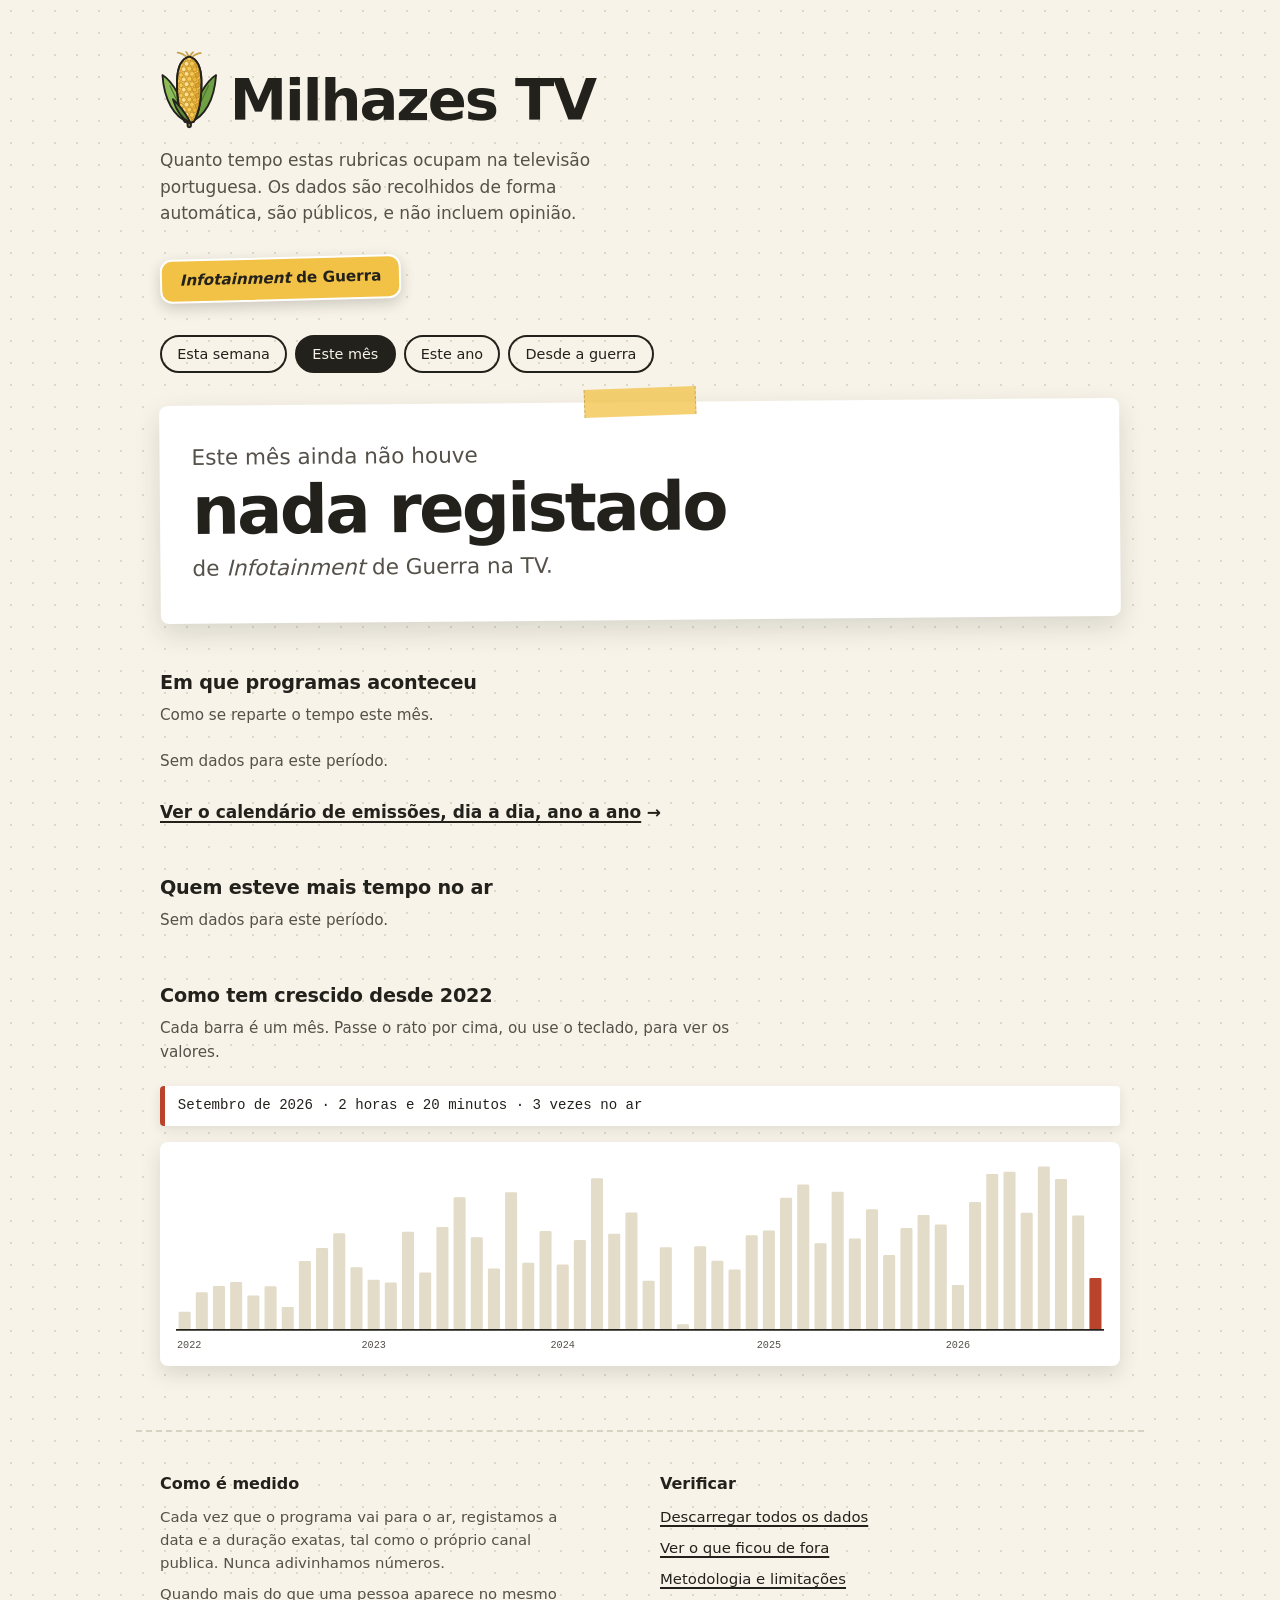
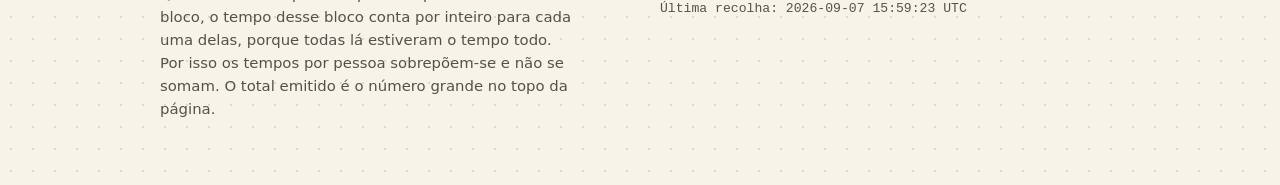
==== commit c9d6cf43: "site: publica so o tempo no ar e move o calendario para a seccao dos programas A leitura repartida s" ====
--- a/docs/index.html
+++ b/docs/index.html
@@ -76,13 +76,12 @@
   <div class="colofon-block">
     <h2>Como é medido</h2>
     <p>Cada vez que o programa vai para o ar, registamos a data e a duração exatas, tal como o próprio canal publica. Nunca adivinhamos números.</p>
-    <p>Quando mais do que uma pessoa aparece no mesmo bloco, há duas formas de contar esse tempo, e o site mostra as duas: o tempo que cada uma esteve no ar, que se sobrepõe, e o tempo repartido em partes iguais, que soma o total emitido.</p>
+    <p>Quando mais do que uma pessoa aparece no mesmo bloco, o tempo desse bloco conta por inteiro para cada uma delas, porque todas lá estiveram o tempo todo. Por isso os tempos por pessoa sobrepõem-se e não se somam. O total emitido é o número grande no topo da página.</p>
   </div>
   <div class="colofon-block">
     <h2>Verificar</h2>
     <p><a href="data/appearances.json" download>Descarregar todos os dados</a></p>
     <p><a href="data/quarantine.json" download>Ver o que ficou de fora</a></p>
-    <p><a href="calendario.html">Calendário de emissões</a></p>
     <p><a href="methodology.html">Metodologia e limitações</a></p>
     <p id="generated"></p>
   </div>
--- a/docs/style.css
+++ b/docs/style.css
@@ -1,356 +1,473 @@
-/* Sem tipos de letra externos, sem CDN, sem analytics.
-   O site nao faz um unico pedido a terceiros: quem o visita nao fica
-   registado em lado nenhum. Tambem e por isso que nao ha bibliotecas
-   de graficos, os graficos sao SVG gerado a mao. */
+/* Milhazes TV, folha de estilo única.
+   Aspeto: papel pontilhado, autocolantes torcidos, rabiscos. O texto
+   mantém-se sóbrio: o humor está na embalagem, nunca nos números.
+
+   Tipos de letra: Google Fonts (Work Sans, Space Mono, Caveat), pedidos
+   nas páginas HTML. Não há bibliotecas de gráficos: os gráficos são SVG
+   gerado à mão pelo app.js / calendario.js.
+
+   Todas as classes usadas pelo JS estão aqui; não renomear sem mudar o JS. */
 
 :root {
-  --ink: #16181c;
-  --ink-soft: #565b63;
-  --paper: #e4e5e0;
-  --panel: #f2f2ef;
-  --rule: #b7bab2;
-  --bar-1: #2e6f7d;
-  --bar-2: #a8791a;
-  --bar-3: #6d5591;
-  --bar-4: #4a7346;
-  --bar-5: #9c4f4f;
-  --sans: ui-sans-serif, system-ui, "Segoe UI", Roboto, Helvetica, Arial, sans-serif;
-  --mono: ui-monospace, "SF Mono", SFMono-Regular, Menlo, Consolas, monospace;
+  --ink: #23211C;
+  --ink-soft: #55514A;
+  --paper: #F7F3E8;
+  --panel: #FFFFFF;
+  --rule: #D8D2C0;
+  --dot: #DED8C6;
+  --mute: #E3DCC8;
+
+  /* Cores dos gráficos, pela ordem que o JS usa (CORES = bar-1..bar-5). */
+  --bar-1: #F2C246;
+  --bar-2: #4E7C9B;
+  --bar-3: #B9432B;
+  --bar-4: #7FAE55;
+  --bar-5: #8A6BA1;
+
+  --sans: "Work Sans", ui-sans-serif, system-ui, "Segoe UI", Helvetica, Arial, sans-serif;
+  --mono: "Space Mono", ui-monospace, SFMono-Regular, Menlo, Consolas, monospace;
+  --hand: "Caveat", "Segoe Script", cursive;
+
+  --sticker: 0 8px 20px rgba(35, 33, 28, 0.13);
+  --sticker-sm: 0 4px 10px rgba(35, 33, 28, 0.12);
 }
 
 * { box-sizing: border-box; }
 
 body {
   margin: 0;
-  background: var(--paper);
   color: var(--ink);
+  background-color: var(--paper);
+  background-image: radial-gradient(var(--dot) 1.1px, transparent 1.1px);
+  background-size: 22px 22px;
   font-family: var(--sans);
   font-size: 17px;
-  line-height: 1.5;
+  line-height: 1.55;
   -webkit-font-smoothing: antialiased;
 }
 
-a { color: inherit; text-decoration-thickness: 1px; text-underline-offset: 3px; }
+a { color: var(--ink); text-decoration-thickness: 2px; text-underline-offset: 3px; }
+a:hover { color: var(--bar-3); }
 a:focus-visible, button:focus-visible { outline: 2px solid var(--ink); outline-offset: 3px; }
 
+/* Anotação à mão. Existe para as legendas irónicas que forem escritas
+   depois: <span class="nota">texto</span>. Não é usada por defeito. */
+.nota {
+  font-family: var(--hand);
+  font-weight: 700;
+  font-size: 1.45rem;
+  line-height: 1.1;
+  color: var(--bar-3);
+  display: inline-block;
+  transform: rotate(-5deg);
+}
+
+/* ---- cabeçalho ---------------------------------------------------- */
+
 .masthead {
-  max-width: 62rem;
+  max-width: 63rem;
   margin: 0 auto;
-  padding: 3.5rem 1.5rem 1.75rem;
+  padding: 3.2rem 1.5rem 1.5rem;
+}
+
+/* Marca e título são um só conjunto: a maçaroca é dimensionada pelo
+   tamanho do título e assenta na mesma linha de base, sem cartão nem
+   rotação, para que nada se leia como dois elementos soltos. */
+.brand {
+  display: flex;
+  align-items: flex-end;
+  gap: 0.7rem;
+  flex-wrap: wrap;
+}
+
+.brand-mark { display: block; animation: sway 8s ease-in-out infinite; transform-origin: 50% 100%; }
+.brand-mark svg { display: block; width: auto; height: clamp(2.9rem, 8.8vw, 4.9rem); }
+
+@keyframes sway {
+  0%, 100% { transform: rotate(-1.5deg); }
+  50% { transform: rotate(1.5deg); }
 }
 
 .masthead h1 {
   margin: 0;
-  font-size: clamp(2.1rem, 6vw, 3.4rem);
-  font-weight: 700;
-  letter-spacing: -0.03em;
+  font-size: clamp(2.1rem, 6.5vw, 3.6rem);
+  font-weight: 800;
+  letter-spacing: -0.035em;
   line-height: 1;
 }
 
+/* "Infotainment" aparece sempre em itálico, venha de onde vier o nome
+   do tema (ver MTV.nameHtml em common.js). */
+.brand h1 em, .topic-tab em, .hero-tail em, .bar-label em, .pie-legend-label em { font-style: italic; }
+
 .standfirst {
-  margin: 0.9rem 0 0;
-  max-width: 44ch;
-  color: var(--ink-soft);
-}
-
-/* Barras do padrao de teste como marcador de tema, nao como decoracao:
-   cada tema recebe uma cor e mantem-na em todo o site. */
+  margin: 1.1rem 0 0;
+  max-width: 46ch;
+  color: var(--ink-soft);
+}
+
+.breadcrumb {
+  margin: 0 0 0.75rem;
+  font-size: 0.9rem;
+  color: var(--ink-soft);
+}
+
+/* ---- temas: autocolantes torcidos --------------------------------- */
+
 .topics {
-  max-width: 62rem;
+  max-width: 63rem;
   margin: 0 auto;
-  padding: 0 1.5rem;
+  padding: 0.4rem 1.5rem 0;
+  display: flex;
+  flex-wrap: wrap;
+  gap: 0.7rem;
+}
+
+.topic-tab {
+  appearance: none;
+  font: inherit;
+  font-weight: 600;
+  font-size: 0.95rem;
+  padding: 0.5rem 1.1rem;
+  background: var(--panel);
+  color: var(--ink-soft);
+  border: 2px solid var(--panel);
+  border-radius: 12px;
+  box-shadow: var(--sticker-sm);
+  cursor: pointer;
+  transition: transform 0.15s ease, color 0.15s ease;
+}
+
+.topic-tab:nth-child(odd) { transform: rotate(-1.5deg); }
+.topic-tab:nth-child(even) { transform: rotate(1.2deg); }
+.topic-tab:hover { color: var(--ink); transform: rotate(0deg); }
+
+.topic-tab[aria-selected="true"] {
+  background: var(--bar-1);
+  color: var(--ink);
+  box-shadow: 0 5px 14px rgba(35, 33, 28, 0.2);
+}
+
+main {
+  max-width: 63rem;
+  margin: 0 auto;
+  padding: 2.2rem 1.5rem 4rem;
+}
+
+/* ---- períodos e leituras ------------------------------------------ */
+
+.period-selector {
   display: flex;
   flex-wrap: wrap;
   gap: 0.5rem;
-  border-bottom: 1px solid var(--rule);
-}
-
-.topic-tab {
-  appearance: none;
-  border: 0;
-  background: none;
-  font: inherit;
-  padding: 0.6rem 0.2rem 0.75rem;
-  margin-right: 1.25rem;
-  color: var(--ink-soft);
-  cursor: pointer;
-  border-bottom: 3px solid transparent;
-  margin-bottom: -1px;
-}
-
-.topic-tab[aria-selected="true"] {
-  color: var(--ink);
-  font-weight: 600;
-  border-bottom-color: var(--bar-1);
-}
-
-main {
-  max-width: 62rem;
-  margin: 0 auto;
-  padding: 2.5rem 1.5rem 4rem;
-}
-
-.period-selector {
-  display: flex;
-  flex-wrap: wrap;
-  gap: 0.5rem;
-  margin-bottom: 1.75rem;
-}
-
-.period-btn {
-  appearance: none;
-  font: inherit;
-  font-size: 0.9rem;
-  padding: 0.4rem 0.9rem;
-  background: transparent;
-  border: 1px solid var(--rule);
-  border-radius: 999px;
-  cursor: pointer;
-}
-
-.period-btn[aria-selected="true"] { background: var(--ink); color: var(--paper); border-color: var(--ink); }
-
-.hero-lead {
-  margin: 0;
-  font-size: clamp(1.1rem, 3vw, 1.4rem);
-  color: var(--ink-soft);
-}
-
-.hero-tail {
-  margin: 0.25rem 0 0;
-  font-size: clamp(1.1rem, 3vw, 1.4rem);
-  color: var(--ink-soft);
-}
-
-.hero-caption {
-  margin: 0.85rem 0 0;
-  color: var(--ink-soft);
-  font-size: 0.92rem;
-}
-
-.hero-figure {
-  font-family: var(--mono);
-  font-size: clamp(2.6rem, 10vw, 5rem);
-  line-height: 0.95;
-  letter-spacing: -0.03em;
-  font-variant-numeric: tabular-nums;
-  margin: 0.1rem 0 0;
-}
-
-.readings {
-  margin: 2rem 0 0;
-  display: flex;
-  gap: 0.5rem;
-  align-items: center;
-  flex-wrap: wrap;
-}
-
-.readings span { color: var(--ink-soft); font-size: 0.9rem; }
-
+  margin-bottom: 1.8rem;
+}
+
+.period-btn,
 .reading-btn {
   appearance: none;
   font: inherit;
   font-size: 0.9rem;
-  padding: 0.35rem 0.8rem;
+  padding: 0.35rem 0.95rem;
   background: transparent;
-  border: 1px solid var(--rule);
+  color: var(--ink);
+  border: 2px solid var(--ink);
   border-radius: 999px;
   cursor: pointer;
 }
 
-.reading-btn[aria-pressed="true"] { background: var(--ink); color: var(--paper); border-color: var(--ink); }
-
-section { margin-top: 3.25rem; }
+.period-btn:hover, .reading-btn:hover { background: var(--panel); }
+
+.period-btn[aria-selected="true"],
+.reading-btn[aria-pressed="true"] {
+  background: var(--ink);
+  color: var(--paper);
+  border-color: var(--ink);
+}
+
+.readings {
+  margin: 2rem 0 0;
+  display: flex;
+  gap: 0.5rem;
+  align-items: center;
+  flex-wrap: wrap;
+}
+
+.readings span { color: var(--ink-soft); font-size: 0.9rem; }
+
+/* ---- número grande: autocolante com fita-cola --------------------- */
+
+.hero-card {
+  position: relative;
+  background: var(--panel);
+  border-radius: 8px;
+  padding: 2.2rem 2rem 2.4rem;
+  box-shadow: 0 10px 26px rgba(35, 33, 28, 0.14);
+  transform: rotate(-0.5deg);
+}
+
+.hero-card::before {
+  content: "";
+  position: absolute;
+  top: -14px;
+  left: 50%;
+  margin-left: -55px;
+  width: 110px;
+  height: 28px;
+  background: rgba(242, 194, 70, 0.75);
+  border-left: 1px dashed rgba(35, 33, 28, 0.2);
+  border-right: 1px dashed rgba(35, 33, 28, 0.2);
+  transform: rotate(-1.5deg);
+}
+
+.hero-lead {
+  margin: 0;
+  font-size: clamp(1.1rem, 3vw, 1.35rem);
+  color: var(--ink-soft);
+}
+
+.hero-figure {
+  margin: 0.15rem 0 0;
+  font-weight: 800;
+  font-size: clamp(2.1rem, 8vw, 4.2rem);
+  line-height: 1.02;
+  letter-spacing: -0.04em;
+  font-variant-numeric: tabular-nums;
+  text-wrap: balance;
+}
+
+.hero-tail {
+  margin: 0.4rem 0 0;
+  font-size: clamp(1.1rem, 3vw, 1.35rem);
+  color: var(--ink-soft);
+}
+
+.hero-caption {
+  margin: 1.1rem 0 0;
+  font-family: var(--mono);
+  font-size: 0.88rem;
+  color: var(--ink-soft);
+}
+
+/* ---- secções ------------------------------------------------------ */
+
+section { margin-top: 3rem; }
 
 section h2 {
+  margin: 0 0 0.4rem;
+  font-size: 1.2rem;
+  font-weight: 800;
+  letter-spacing: -0.01em;
+}
+
+.section-caption {
+  color: var(--ink-soft);
   font-size: 0.95rem;
+  margin: 0 0 1.4rem;
+  max-width: 64ch;
+}
+
+.subhead {
+  font-size: 1.05rem;
+  font-weight: 800;
+  margin: 2.25rem 0 0.4rem;
+}
+
+/* Ligação para outra página a partir do fim de uma secção. */
+.section-link {
+  margin: 1.6rem 0 0;
   font-weight: 600;
-  margin: 0 0 0.5rem;
-  padding-bottom: 0.5rem;
-  border-bottom: 1px solid var(--rule);
-}
-
-.section-caption {
-  color: var(--ink-soft);
-  font-size: 0.9rem;
-  margin: 0.6rem 0 1.25rem;
-}
-
-/* Grafico circular: SVG a esquerda, legenda de texto a direita (ou por
-   baixo, em ecras estreitos). A legenda carrega toda a informacao que
-   antes estava nas barras (nome, duracao, quantas vezes): o grafico
-   sozinho nunca e a unica fonte da informacao. */
+}
+
+.section-link a::after {
+  content: "\2192";
+  display: inline-block;
+  margin-left: 0.35rem;
+  text-decoration: none;
+}
+
+/* ---- gráfico circular --------------------------------------------- */
+
 .pie-wrap {
   display: flex;
   flex-wrap: wrap;
   align-items: center;
-  gap: 1.75rem;
-}
-
-.pie-svg { width: 11rem; flex-shrink: 0; }
+  gap: 2.2rem;
+}
+
+.pie-svg {
+  width: 11.5rem;
+  flex-shrink: 0;
+  padding: 0.9rem;
+  background: var(--panel);
+  border-radius: 999px;
+  box-shadow: var(--sticker);
+  transform: rotate(2deg);
+}
+
 svg.pie { width: 100%; height: auto; display: block; }
-svg.pie path, svg.pie circle { stroke: var(--paper); stroke-width: 2; }
+svg.pie path, svg.pie circle { stroke: var(--panel); stroke-width: 4; }
 
 .pie-legend {
   list-style: none;
   margin: 0;
   padding: 0;
   flex: 1;
-  min-width: 14rem;
+  min-width: 15rem;
 }
 
 .pie-legend li {
   display: flex;
   align-items: baseline;
-  gap: 0.6rem;
-  padding: 0.4rem 0;
+  gap: 0.7rem;
+  padding: 0.6rem 0;
   border-bottom: 1px solid var(--rule);
 }
 
 .pie-legend li:last-child { border-bottom: 0; }
 
 .pie-dot {
-  width: 0.7rem;
-  height: 0.7rem;
+  width: 0.8rem;
+  height: 0.8rem;
   border-radius: 50%;
   flex-shrink: 0;
 }
 
 .pie-legend-label { font-weight: 600; }
-.pie-legend-value { color: var(--ink-soft); font-size: 0.9rem; margin-left: auto; text-align: right; }
-
-/* Barras horizontais do tempo no ar. Medidas contra o tempo total de
-   emissao do periodo, nao umas contra as outras: e isso que torna
-   visivel que as barras se sobrepoem em vez de repartirem um todo. */
-.bars {
-  list-style: none;
-  margin: 0;
-  padding: 0;
-}
+
+.pie-legend-value {
+  margin-left: auto;
+  text-align: right;
+  font-family: var(--mono);
+  font-size: 0.85rem;
+  color: var(--ink-soft);
+}
+
+/* ---- barras do tempo no ar ---------------------------------------- */
+
+.bars { list-style: none; margin: 0; padding: 0; display: grid; gap: 1.2rem; }
 
 .bars li {
   display: grid;
-  grid-template-columns: minmax(7rem, auto) 1fr;
+  grid-template-columns: minmax(8rem, auto) 1fr;
   align-items: center;
-  column-gap: 0.9rem;
-  padding: 0.55rem 0;
-  border-bottom: 1px solid var(--rule);
-}
-
-.bars li:last-child { border-bottom: 0; }
+  column-gap: 1rem;
+}
 
 .bar-label { font-weight: 600; }
 
 .bar-track {
   background: var(--panel);
-  height: 0.85rem;
-  border-radius: 2px;
+  height: 1.5rem;
+  border-radius: 6px;
   overflow: hidden;
+  box-shadow: 0 3px 8px rgba(35, 33, 28, 0.1);
 }
 
 .bar-fill { display: block; height: 100%; }
 
 .bar-value {
   grid-column: 2;
-  color: var(--ink-soft);
-  font-size: 0.9rem;
-  padding-top: 0.15rem;
+  font-family: var(--mono);
+  font-size: 0.84rem;
+  color: var(--ink-soft);
+  padding-top: 0.35rem;
 }
 
 @media (max-width: 30rem) {
-  .bars li { grid-template-columns: 1fr; row-gap: 0.3rem; }
+  .bars li { grid-template-columns: 1fr; row-gap: 0.35rem; }
   .bar-value { grid-column: 1; }
 }
 
-.subhead {
-  font-size: 0.95rem;
-  font-weight: 600;
-  margin: 2.25rem 0 0;
-}
-
-.section-caption.example {
-  margin: 1rem 0 0;
-  padding-left: 0.9rem;
-  border-left: 2px solid var(--rule);
-}
-
-/* Grafico de evolucao. O tooltip nativo do SVG foi substituido pela
-   linha de leitura acima do grafico: aparece de imediato, e o mesmo
-   texto serve o rato e o teclado. */
+/* ---- evolução mês a mês ------------------------------------------- */
+
+.chart-readout {
+  font-family: var(--mono);
+  font-size: 0.88rem;
+  font-variant-numeric: tabular-nums;
+  background: var(--panel);
+  padding: 0.55rem 0.8rem;
+  margin: 0 0 1rem;
+  border-left: 5px solid var(--bar-3);
+  border-radius: 4px;
+  box-shadow: 0 4px 12px rgba(35, 33, 28, 0.1);
+  min-height: 1.5rem;
+}
+
+.chart-holder {
+  touch-action: manipulation;
+  background: var(--panel);
+  border-radius: 8px;
+  padding: 1.2rem 1rem 0.6rem;
+  box-shadow: var(--sticker);
+}
+
 .chart { width: 100%; height: auto; display: block; }
-.chart .bar { fill: var(--bar-1); }
+.chart .bar { fill: var(--mute); }
 .chart .axis { fill: var(--ink-soft); font-size: 11px; font-family: var(--mono); }
-.chart .baseline { stroke: var(--rule); stroke-width: 1; }
+.chart .baseline { stroke: var(--ink); stroke-width: 2; }
 
 .chart g.month { cursor: pointer; }
 .chart g.month:focus { outline: none; }
 .chart g.month:hover .bar,
 .chart g.month:focus-visible .bar,
-.chart g.month.is-active .bar { fill: var(--bar-2); }
+.chart g.month.is-active .bar { fill: var(--bar-3); }
 .chart g.month:focus-visible .hit { stroke: var(--ink); stroke-width: 2; }
 
-.chart-readout {
-  font-family: var(--mono);
-  font-size: 0.9rem;
-  font-variant-numeric: tabular-nums;
-  color: var(--ink);
-  background: var(--panel);
-  padding: 0.5rem 0.75rem;
-  margin: 0 0 0.5rem;
-  border-left: 3px solid var(--bar-2);
-  min-height: 1.5rem;
-}
-
-.chart-holder { touch-action: manipulation; }
-
-/* Calendario. Largura fixa em pixeis, com deslocamento horizontal em
-   ecras estreitos: encolher os quadrados ate caberem tornaria o padrao
-   semanal ilegivel, que e a unica razao para esta pagina existir. */
+/* ---- calendário ---------------------------------------------------
+   Largura fixa em pixeis, com deslocamento horizontal em ecrãs
+   estreitos: encolher os quadrados até caberem tornaria o padrão
+   semanal ilegível, que é a única razão para esta página existir. */
+
 .cal-holder {
   overflow-x: auto;
-  padding-bottom: 0.5rem;
+  padding: 1rem 1rem 0.75rem;
+  background: var(--panel);
+  border-radius: 8px;
+  box-shadow: var(--sticker);
 }
 
 svg.cal { display: block; }
 .cal-axis { fill: var(--ink-soft); font-size: 9px; font-family: var(--mono); }
-.cal-empty { fill: var(--panel); }
-.cal-cell { stroke-width: 1.5; }
+.cal-empty { fill: var(--mute); }
+.cal-cell { stroke: var(--panel); stroke-width: 1.5; }
 .cal-day { cursor: pointer; }
 .cal-day:focus { outline: none; }
 .cal-day:hover .cal-cell,
 .cal-day:focus-visible .cal-cell,
 .cal-day.is-active .cal-cell { stroke: var(--ink); stroke-width: 1.5; }
 
-.breadcrumb {
-  margin: 0 0 0.75rem;
-  font-size: 0.9rem;
-  color: var(--ink-soft);
-}
+/* ---- estados e rodapé --------------------------------------------- */
 
 .empty {
   padding: 2rem;
   background: var(--panel);
+  border-radius: 8px;
+  box-shadow: var(--sticker);
   max-width: 46ch;
 }
-.empty h2 { border: 0; font-size: 1.05rem; }
+
+.empty h2 { font-size: 1.05rem; }
 .empty code { font-family: var(--mono); font-size: 0.9em; }
 
 .loading { color: var(--ink-soft); }
 
 .colofon {
-  border-top: 1px solid var(--rule);
-  max-width: 62rem;
+  border-top: 2px dashed var(--rule);
+  max-width: 63rem;
   margin: 0 auto;
   padding: 2.5rem 1.5rem 4rem;
   display: grid;
   gap: 2.5rem;
   grid-template-columns: repeat(auto-fit, minmax(17rem, 1fr));
-  font-size: 0.92rem;
-  color: var(--ink-soft);
-}
-
-.colofon h2 { font-size: 0.85rem; color: var(--ink); margin: 0 0 0.6rem; }
-.colofon p { margin: 0 0 0.5rem; max-width: 42ch; }
+  font-size: 0.93rem;
+  color: var(--ink-soft);
+}
+
+.colofon h2 { font-size: 1rem; font-weight: 800; color: var(--ink); margin: 0 0 0.6rem; }
+.colofon p { margin: 0 0 0.5rem; max-width: 44ch; }
+.colofon p:last-child { margin-bottom: 0; }
+#generated { font-family: var(--mono); font-size: 0.82rem; }
 
 @media (prefers-reduced-motion: reduce) {
   * { transition: none !important; animation: none !important; }
